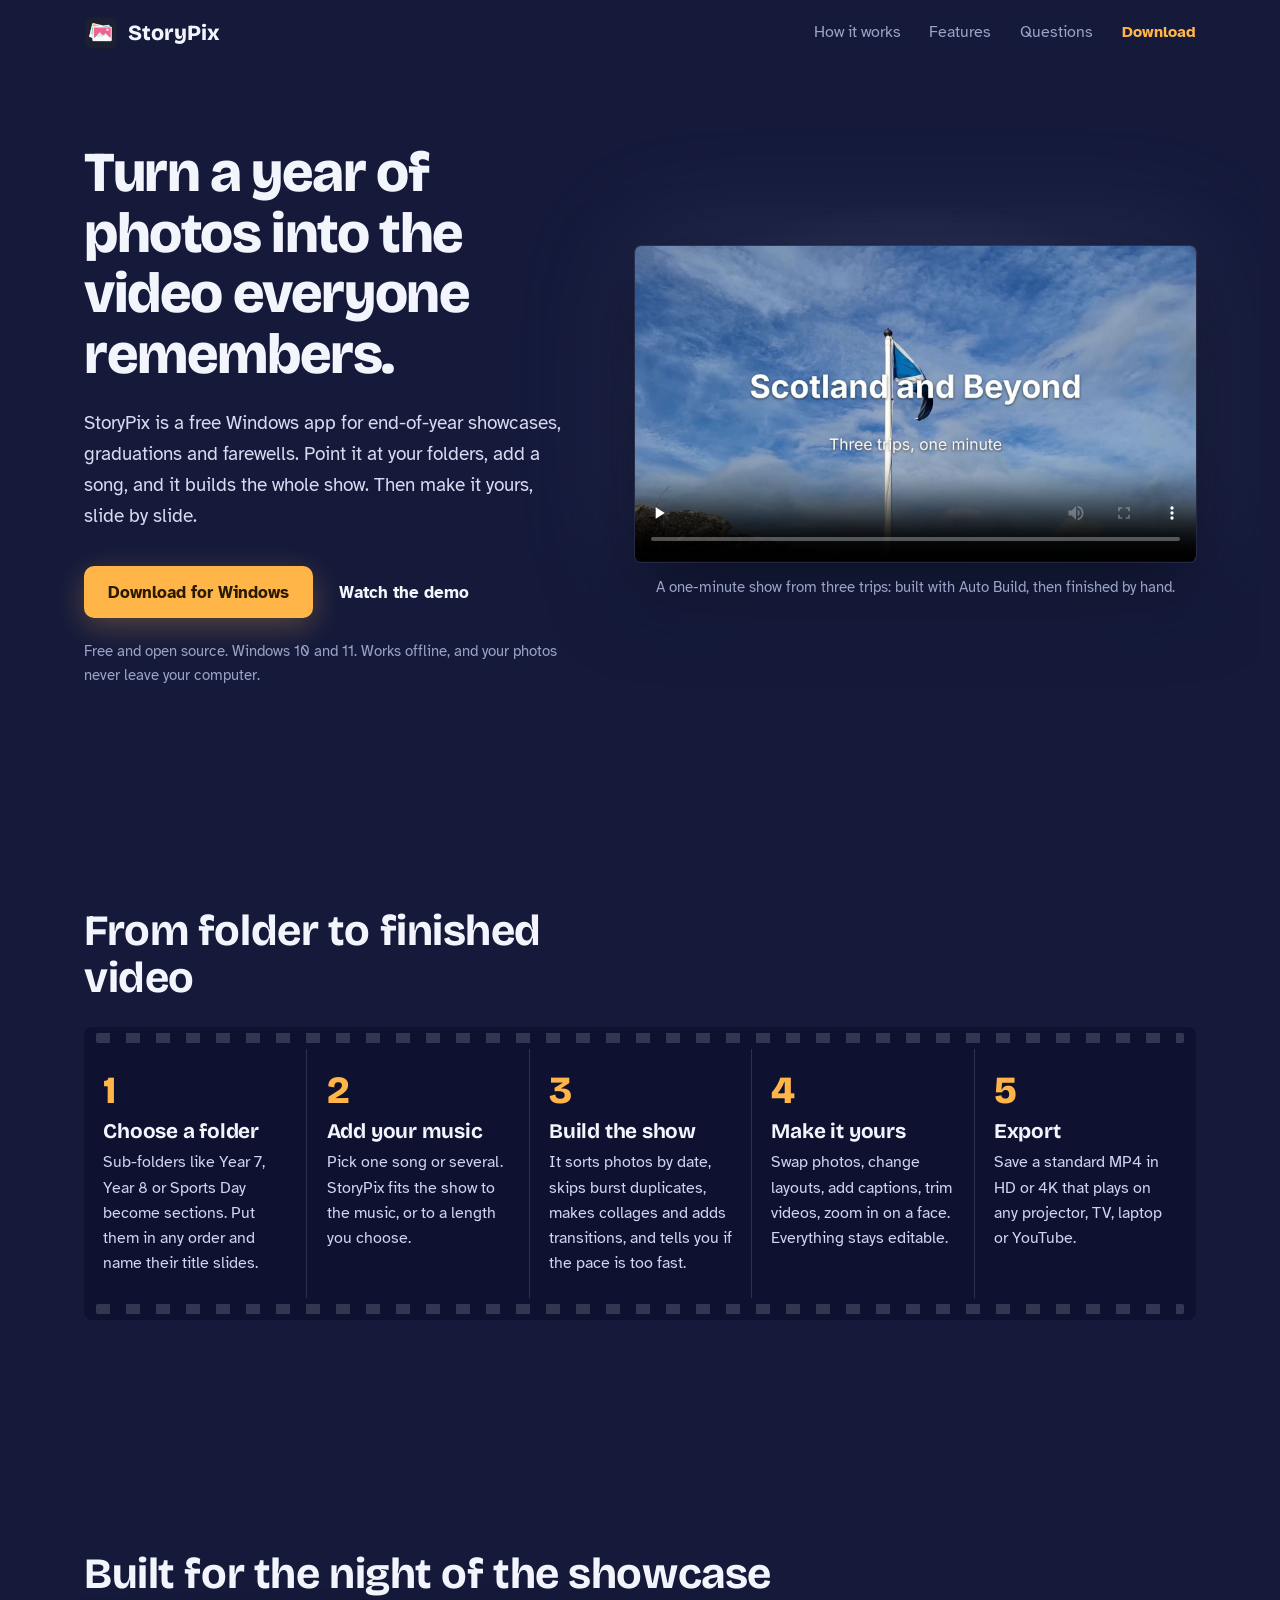
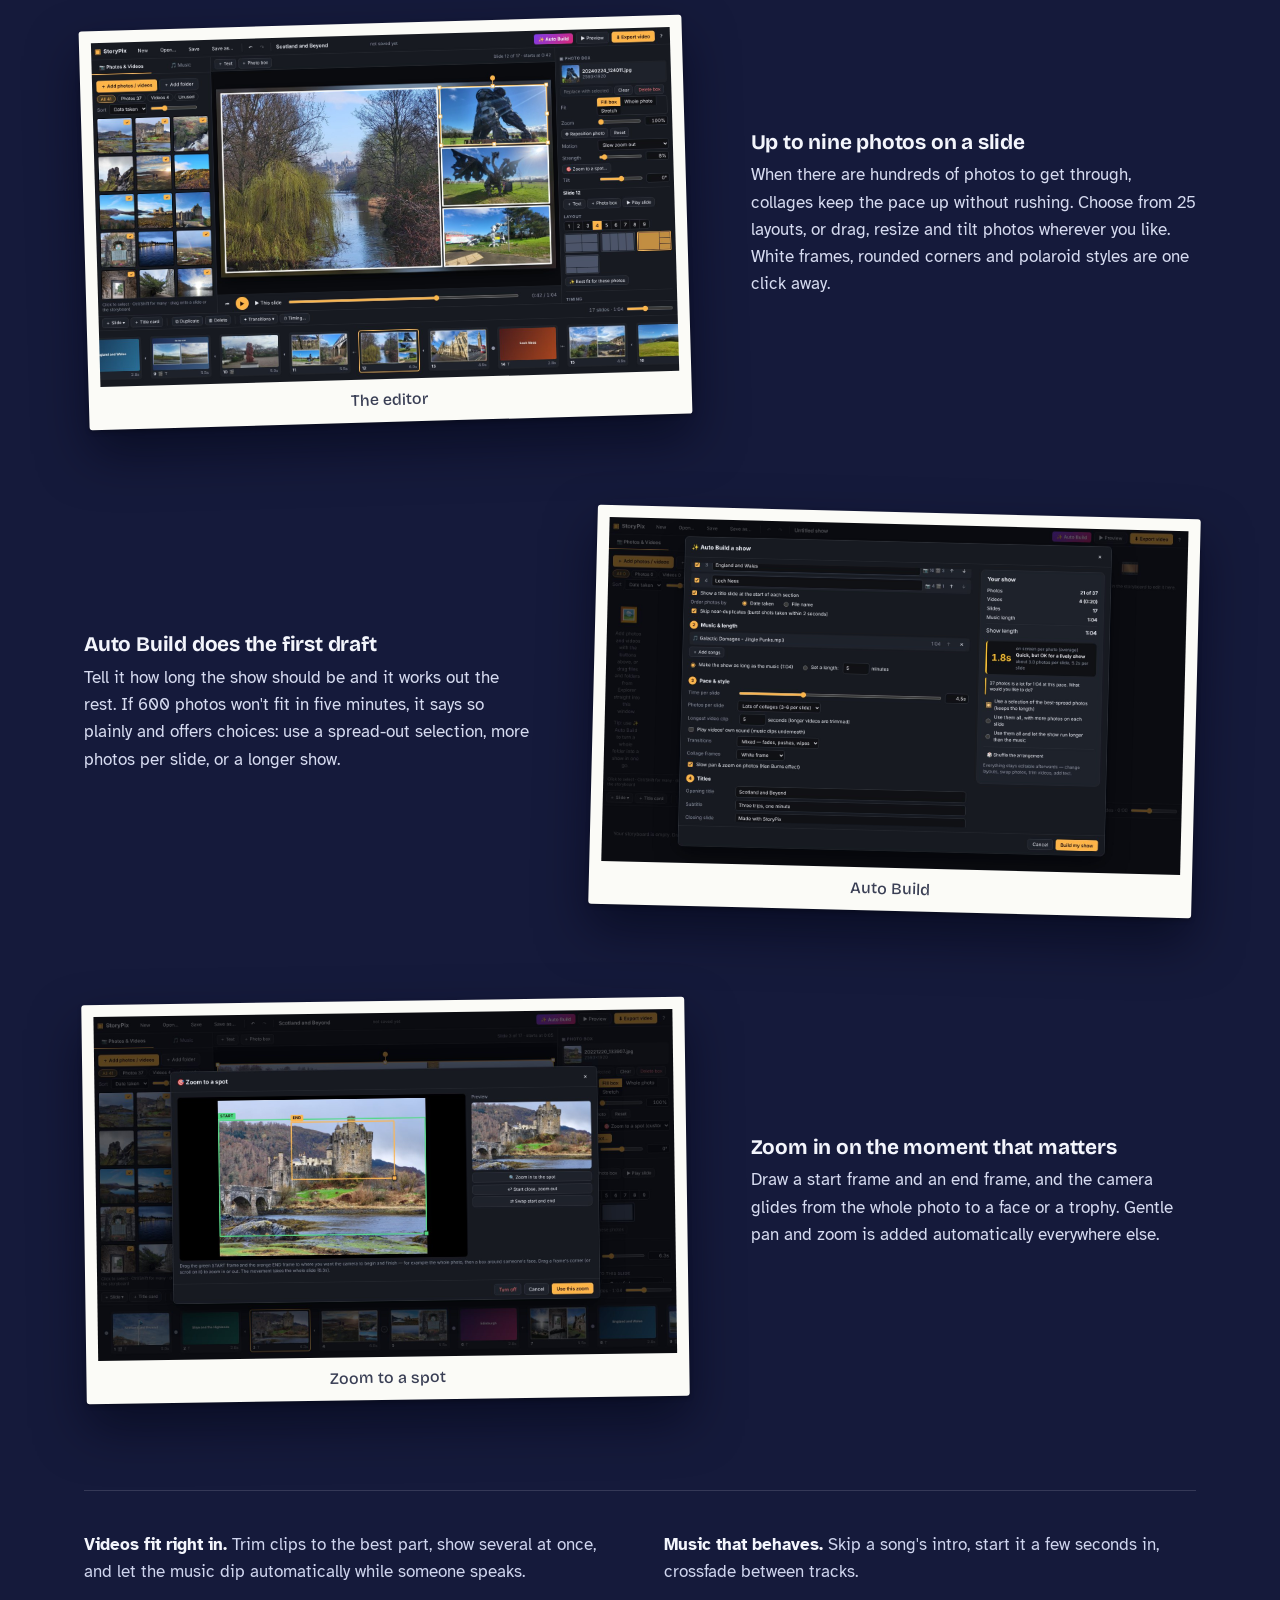
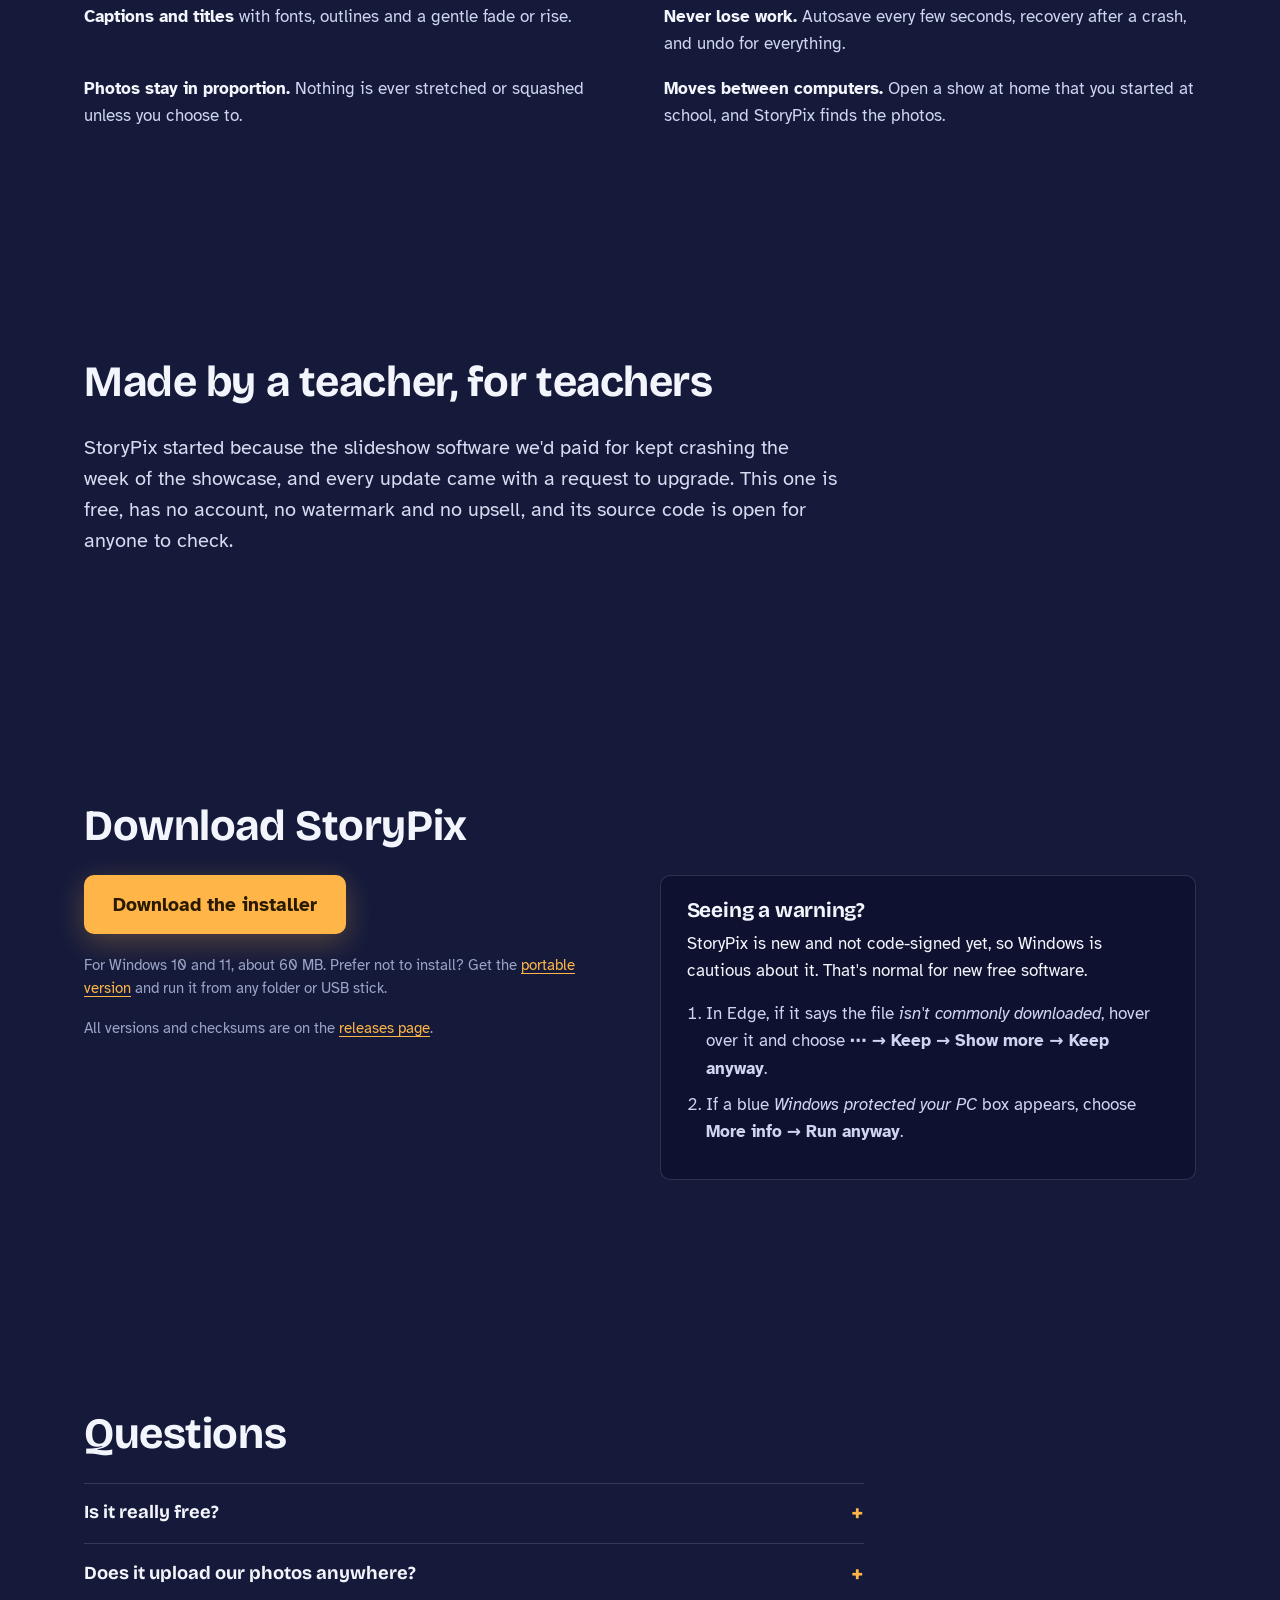
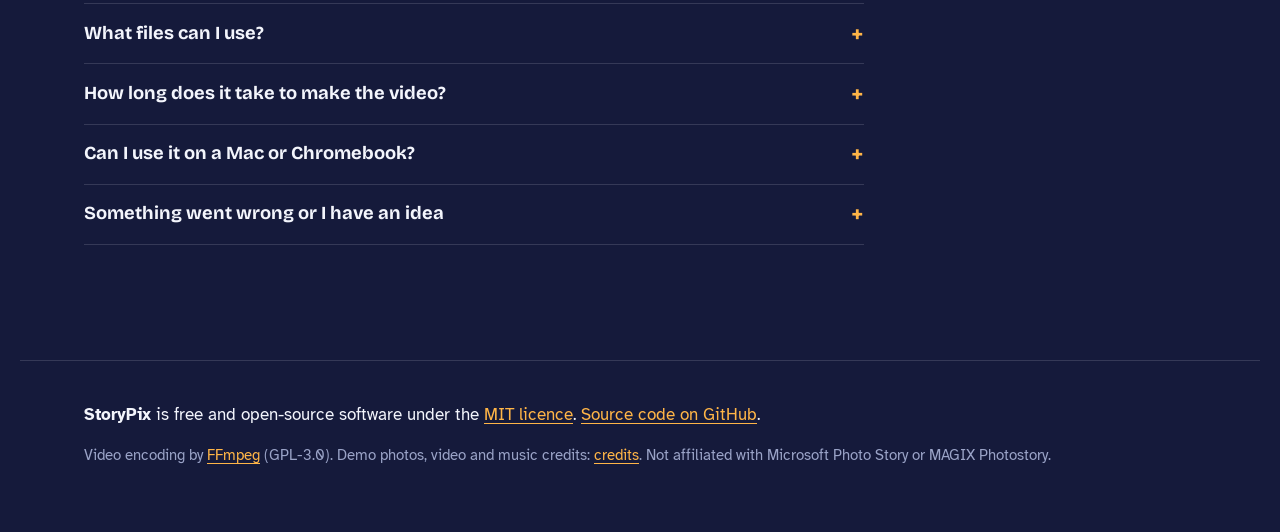
==== docs/index.html @ 8b5bb503 "Website: real demo video, app screenshots and music credit Co-Authored-By: Claude Opus 5.5 <noreply@" ====
<!doctype html>
<html lang="en">
<head>
  <meta charset="utf-8">
  <meta name="viewport" content="width=device-width, initial-scale=1">
  <title>StoryPix – free slideshow video maker for school showcases</title>
  <meta name="description" content="StoryPix is a free Windows app that turns folders of photos and videos into a polished slideshow video with music, transitions, collages and pan-and-zoom. Built by a teacher for end-of-year showcases.">
  <meta property="og:title" content="StoryPix – turn a year of photos into a showcase video">
  <meta property="og:description" content="Free Windows app for end-of-year slideshows. Auto Build, collages, transitions, music, video clips. Works offline.">
  <meta property="og:image" content="https://michaeltaylor74-max.github.io/storypix/media/og-image.jpg">
  <meta name="theme-color" content="#151a3b">
  <link rel="icon" href="media/favicon.png">
  <link rel="apple-touch-icon" href="media/apple-touch-icon.png">
  <link rel="preconnect" href="https://fonts.googleapis.com">
  <link rel="preconnect" href="https://fonts.gstatic.com" crossorigin>
  <link href="https://fonts.googleapis.com/css2?family=Atkinson+Hyperlegible:ital,wght@0,400;0,700;1,400&family=Bricolage+Grotesque:opsz,wght@12..96,500;12..96,700;12..96,800&display=swap" rel="stylesheet">
  <link rel="stylesheet" href="style.css">
</head>
<body>
  <a class="skip" href="#main">Skip to content</a>

  <header class="nav">
    <a class="brand" href="#top" aria-label="StoryPix home">
      <img src="media/icon.png" alt="" width="34" height="34">
      <span>StoryPix</span>
    </a>
    <nav aria-label="Page sections">
      <a href="#how">How it works</a>
      <a href="#features">Features</a>
      <a href="#faq">Questions</a>
      <a class="nav-cta" href="#download">Download</a>
    </nav>
  </header>

  <main id="main">
    <!-- HERO: the projector screen -->
    <section class="hero" id="top">
      <div class="hero-text">
        <h1>Turn a year of photos into the video everyone remembers.</h1>
        <p class="lede">StoryPix is a free Windows app for end-of-year showcases, graduations and farewells. Point it at your folders, add a song, and it builds the whole show. Then make it yours, slide by slide.</p>
        <div class="hero-actions">
          <a class="btn-primary" href="https://github.com/michaeltaylor74-max/storypix/releases/latest/download/StoryPix-Setup.exe">Download for Windows</a>
          <a class="btn-quiet" href="#demo">Watch the demo</a>
        </div>
        <p class="fine">Free and open source. Windows 10 and 11. Works offline, and your photos never leave your computer.</p>
      </div>

      <figure class="projector" id="demo">
        <div class="beam" aria-hidden="true"></div>
        <div class="screen">
                    <video controls preload="none" poster="media/demo-poster.jpg" playsinline>
            <source src="media/demo.mp4" type="video/mp4">
            Your browser can't play this video. <a href="media/demo.mp4">Download the demo</a>.
          </video>
        </div>
        <figcaption>A one-minute show from three trips: built with Auto Build, then finished by hand.</figcaption>
      </figure>
    </section>

    <!-- HOW IT WORKS: a real sequence, shown as a film strip -->
    <section class="how" id="how" aria-labelledby="how-h">
      <h2 id="how-h">From folder to finished video</h2>
      <ol class="filmstrip">
        <li>
          <span class="frame-no">1</span>
          <h3>Choose a folder</h3>
          <p>Sub-folders like Year 7, Year 8 or Sports Day become sections. Put them in any order and name their title slides.</p>
        </li>
        <li>
          <span class="frame-no">2</span>
          <h3>Add your music</h3>
          <p>Pick one song or several. StoryPix fits the show to the music, or to a length you choose.</p>
        </li>
        <li>
          <span class="frame-no">3</span>
          <h3>Build the show</h3>
          <p>It sorts photos by date, skips burst duplicates, makes collages and adds transitions, and tells you if the pace is too fast.</p>
        </li>
        <li>
          <span class="frame-no">4</span>
          <h3>Make it yours</h3>
          <p>Swap photos, change layouts, add captions, trim videos, zoom in on a face. Everything stays editable.</p>
        </li>
        <li>
          <span class="frame-no">5</span>
          <h3>Export</h3>
          <p>Save a standard MP4 in HD or 4K that plays on any projector, TV, laptop or YouTube.</p>
        </li>
      </ol>
    </section>

    <!-- FEATURES: polaroid screenshots -->
    <section class="features" id="features" aria-labelledby="features-h">
      <h2 id="features-h">Built for the night of the showcase</h2>

      <div class="feature">
        <figure class="polaroid tilt-l">
          <img src="media/shot-editor.jpg" alt="The StoryPix editor showing a four-photo collage with white frames, the photo library on the left, settings on the right and the storyboard along the bottom" loading="lazy" width="1600" height="950">
          <figcaption>The editor</figcaption>
        </figure>
        <div class="feature-text">
          <h3>Up to nine photos on a slide</h3>
          <p>When there are hundreds of photos to get through, collages keep the pace up without rushing. Choose from 25 layouts, or drag, resize and tilt photos wherever you like. White frames, rounded corners and polaroid styles are one click away.</p>
        </div>
      </div>

      <div class="feature flip">
        <figure class="polaroid tilt-r">
          <img src="media/shot-autobuild.jpg" alt="The Auto Build window listing four trip folders as sections, the chosen song, and a summary showing how long each photo stays on screen" loading="lazy" width="1600" height="950">
          <figcaption>Auto Build</figcaption>
        </figure>
        <div class="feature-text">
          <h3>Auto Build does the first draft</h3>
          <p>Tell it how long the show should be and it works out the rest. If 600 photos won't fit in five minutes, it says so plainly and offers choices: use a spread-out selection, more photos per slide, or a longer show.</p>
        </div>
      </div>

      <div class="feature">
        <figure class="polaroid tilt-s">
          <img src="media/shot-zoom.jpg" alt="The Zoom to a spot window with a green start frame around the whole photo of a castle and an orange end frame around the castle keep" loading="lazy" width="1600" height="950">
          <figcaption>Zoom to a spot</figcaption>
        </figure>
        <div class="feature-text">
          <h3>Zoom in on the moment that matters</h3>
          <p>Draw a start frame and an end frame, and the camera glides from the whole photo to a face or a trophy. Gentle pan and zoom is added automatically everywhere else.</p>
        </div>
      </div>

      <ul class="also">
        <li><strong>Videos fit right in.</strong> Trim clips to the best part, show several at once, and let the music dip automatically while someone speaks.</li>
        <li><strong>Music that behaves.</strong> Skip a song's intro, start it a few seconds in, crossfade between tracks.</li>
        <li><strong>Captions and titles</strong> with fonts, outlines and a gentle fade or rise.</li>
        <li><strong>Never lose work.</strong> Autosave every few seconds, recovery after a crash, and undo for everything.</li>
        <li><strong>Photos stay in proportion.</strong> Nothing is ever stretched or squashed unless you choose to.</li>
        <li><strong>Moves between computers.</strong> Open a show at home that you started at school, and StoryPix finds the photos.</li>
      </ul>
    </section>

    <!-- STORY -->
    <section class="story" aria-labelledby="story-h">
      <h2 id="story-h">Made by a teacher, for teachers</h2>
      <p>StoryPix started because the slideshow software we'd paid for kept crashing the week of the showcase, and every update came with a request to upgrade. This one is free, has no account, no watermark and no upsell, and its source code is open for anyone to check.</p>
    </section>

    <!-- DOWNLOAD -->
    <section class="download" id="download" aria-labelledby="download-h">
      <h2 id="download-h">Download StoryPix</h2>
      <div class="download-grid">
        <div class="download-main">
          <a class="btn-primary big" href="https://github.com/michaeltaylor74-max/storypix/releases/latest/download/StoryPix-Setup.exe">Download the installer</a>
          <p class="fine">For Windows 10 and 11, about 60 MB. Prefer not to install? Get the <a href="https://github.com/michaeltaylor74-max/storypix/releases/latest/download/StoryPix-portable.zip">portable version</a> and run it from any folder or USB stick.</p>
          <p class="fine">All versions and checksums are on the <a href="https://github.com/michaeltaylor74-max/storypix/releases">releases page</a>.</p>
        </div>
        <aside class="warning-help" aria-labelledby="warn-h">
          <h3 id="warn-h">Seeing a warning?</h3>
          <p>StoryPix is new and not code-signed yet, so Windows is cautious about it. That's normal for new free software.</p>
          <ol>
            <li>In Edge, if it says the file <em>isn't commonly downloaded</em>, hover over it and choose <strong>⋯ → Keep → Show more → Keep anyway</strong>.</li>
            <li>If a blue <em>Windows protected your PC</em> box appears, choose <strong>More info → Run anyway</strong>.</li>
          </ol>
        </aside>
      </div>
    </section>

    <!-- FAQ -->
    <section class="faq" id="faq" aria-labelledby="faq-h">
      <h2 id="faq-h">Questions</h2>
      <details>
        <summary>Is it really free?</summary>
        <p>Yes. No trial, no watermark, no account and no in-app purchases. It's open source under the MIT licence.</p>
      </details>
      <details>
        <summary>Does it upload our photos anywhere?</summary>
        <p>No. StoryPix works completely offline and never sends photos or anything else over the internet. Small preview copies are kept on your computer and deleted automatically after 30 days unused, or straight away from Help → Clear preview copies.</p>
      </details>
      <details>
        <summary>What files can I use?</summary>
        <p>Photos in JPG, PNG, HEIC, WebP and TIFF. Videos in MP4, MOV, AVI, MKV and most phone formats. Music in MP3, M4A, WAV, FLAC and more.</p>
      </details>
      <details>
        <summary>How long does it take to make the video?</summary>
        <p>Building the show takes seconds. Exporting a five-minute show in HD usually takes a few minutes on a typical school laptop.</p>
      </details>
      <details>
        <summary>Can I use it on a Mac or Chromebook?</summary>
        <p>Not yet. StoryPix is Windows only for now.</p>
      </details>
      <details>
        <summary>Something went wrong or I have an idea</summary>
        <p>Please <a href="https://github.com/michaeltaylor74-max/storypix/issues">open an issue on GitHub</a>. Feedback from people who use it is the most useful thing there is.</p>
      </details>
    </section>
  </main>

  <footer class="foot">
    <p><strong>StoryPix</strong> is free and open-source software under the <a href="https://github.com/michaeltaylor74-max/storypix/blob/main/LICENSE">MIT licence</a>. <a href="https://github.com/michaeltaylor74-max/storypix">Source code on GitHub</a>.</p>
    <p class="fine">Video encoding by <a href="https://ffmpeg.org">FFmpeg</a> (GPL-3.0). Demo photos, video and music credits: <a href="credits.html">credits</a>. Not affiliated with Microsoft Photo Story or MAGIX Photostory.</p>
  </footer>
</body>
</html>
---- docs/style.css ----
:root {
  --hall: #151a3b;
  --hall-deep: #0e1230;
  --screen: #f3f5fc;
  --stage: #ffb547;
  --stage-ink: #2a1a00;
  --mist: #9aa3c7;
  --line: rgba(243, 245, 252, 0.14);
  --display: "Bricolage Grotesque", "Segoe UI", system-ui, sans-serif;
  --body: "Atkinson Hyperlegible", "Segoe UI", system-ui, sans-serif;
  --measure: 62ch;
  color-scheme: dark;
}

* { box-sizing: border-box; }
html { scroll-behavior: smooth; }
@media (prefers-reduced-motion: reduce) { html { scroll-behavior: auto; } }

body {
  margin: 0;
  background: var(--hall);
  color: var(--screen);
  font: 400 1.0625rem/1.6 var(--body);
  -webkit-font-smoothing: antialiased;
  overflow-x: clip;
}
img, video { max-width: 100%; display: block; }
a { color: var(--stage); text-underline-offset: 3px; }
a:hover { color: #ffd08a; }
:focus-visible { outline: 3px solid var(--stage); outline-offset: 3px; border-radius: 4px; }

.skip { position: absolute; left: -999px; top: 8px; background: var(--stage); color: var(--stage-ink); padding: 8px 14px; border-radius: 6px; z-index: 10; }
.skip:focus { left: 16px; }

h1, h2, h3 { font-family: var(--display); line-height: 1.08; margin: 0; letter-spacing: -0.01em; }
h1 { font-size: clamp(2.3rem, 4.4vw, 3.7rem); font-weight: 800; letter-spacing: -0.025em; }
h2 { font-size: clamp(1.8rem, 3.4vw, 2.7rem); font-weight: 700; margin-bottom: 1.6rem; }
h3 { font-size: 1.3rem; font-weight: 700; margin-bottom: 0.45rem; }
p { margin: 0 0 1rem; max-width: var(--measure); }
.fine { font-size: 0.92rem; color: var(--mist); }

section { padding: clamp(4rem, 9vw, 7.5rem) clamp(1rem, 5vw, 4rem); max-width: 1240px; margin: 0 auto; }

/* nav */
.nav {
  display: flex; align-items: center; justify-content: space-between; gap: 1rem;
  padding: 1rem clamp(1rem, 5vw, 4rem); max-width: 1240px; margin: 0 auto;
}
.brand { display: flex; align-items: center; gap: 0.6rem; color: var(--screen); text-decoration: none; font: 800 1.35rem var(--display); }
.nav nav { display: flex; align-items: center; gap: clamp(0.8rem, 2.5vw, 1.8rem); }
.nav nav a { color: var(--mist); text-decoration: none; font-size: 0.98rem; }
.nav nav a:hover { color: var(--screen); }
.nav nav .nav-cta { color: var(--stage); font-weight: 700; }
@media (max-width: 640px) { .nav nav a:not(.nav-cta) { display: none; } }

/* buttons */
.btn-primary {
  display: inline-block; background: var(--stage); color: var(--stage-ink);
  font: 700 1.08rem var(--body); text-decoration: none; padding: 0.95rem 1.5rem; border-radius: 10px;
  box-shadow: 0 8px 30px rgba(255, 181, 71, 0.28);
}
.btn-primary:hover { background: #ffc46b; color: var(--stage-ink); }
.btn-primary.big { font-size: 1.2rem; padding: 1.1rem 1.8rem; }
.btn-quiet { color: var(--screen); text-decoration: none; padding: 0.95rem 0.4rem; font-weight: 700; }
.btn-quiet:hover { color: var(--stage); }

/* hero: darkened hall + projector */
.hero {
  display: grid; grid-template-columns: minmax(0, 1fr) minmax(0, 1.15fr); gap: clamp(2rem, 5vw, 4.5rem);
  align-items: center; padding-top: clamp(2.5rem, 6vw, 5rem); padding-bottom: clamp(3rem, 7vw, 6rem);
}
.hero-text h1 { margin-bottom: 1.4rem; }
.lede { font-size: 1.2rem; color: #d6dbf0; margin-bottom: 2rem; }
.hero-actions { display: flex; flex-wrap: wrap; align-items: center; gap: 0.8rem 1.2rem; margin-bottom: 1.2rem; }

.projector { position: relative; margin: 0; }
.hero { overflow-x: clip; overflow-y: visible; }
.beam {
  position: absolute; inset: -18% -10% -6%; z-index: 0; pointer-events: none;
  background: radial-gradient(60% 55% at 50% 45%, rgba(190, 205, 255, 0.20), rgba(190, 205, 255, 0.05) 55%, transparent 75%);
  filter: blur(6px);
}
.screen {
  position: relative; z-index: 1; aspect-ratio: 16 / 9; background: #05071a; border-radius: 6px; overflow: hidden;
  box-shadow: 0 0 0 1px rgba(255, 255, 255, 0.08), 0 30px 80px rgba(2, 4, 20, 0.7), 0 0 120px rgba(170, 190, 255, 0.18);
}
.screen video { width: 100%; height: 100%; object-fit: cover; background: #05071a; }
.projector figcaption { position: relative; z-index: 1; margin-top: 0.9rem; color: var(--mist); font-size: 0.92rem; text-align: center; }

/* the one orchestrated moment: the screen "warms up" like a projector */
@media (prefers-reduced-motion: no-preference) {
  .screen { animation: projector-on 1.4s ease-out 0.2s both; }
  .beam { animation: beam-on 1.8s ease-out 0.2s both; }
}
@keyframes projector-on { 0% { opacity: 0; filter: brightness(2.2) saturate(0); } 35% { opacity: 1; } 100% { opacity: 1; filter: none; } }
@keyframes beam-on { from { opacity: 0; } to { opacity: 1; } }

@media (max-width: 900px) {
  .hero { grid-template-columns: 1fr; }
}

/* how it works: a film strip, because it is a real sequence */
.how h2 { max-width: 20ch; }
.filmstrip {
  list-style: none; margin: 0; padding: 22px 0; display: grid; grid-template-columns: repeat(5, minmax(0, 1fr));
  background: var(--hall-deep); border-radius: 8px; position: relative;
}
.filmstrip::before, .filmstrip::after {
  content: ""; position: absolute; left: 12px; right: 12px; height: 10px;
  background: repeating-linear-gradient(90deg, rgba(243, 245, 252, 0.16) 0 14px, transparent 14px 30px);
  border-radius: 2px;
}
.filmstrip::before { top: 6px; }
.filmstrip::after { bottom: 6px; }
.filmstrip li { padding: 1.4rem 1.2rem; border-left: 1px solid var(--line); }
.filmstrip li:first-child { border-left: 0; }
.frame-no { display: block; font: 800 2.4rem/1 var(--display); color: var(--stage); margin-bottom: 0.7rem; }
.filmstrip p { font-size: 0.98rem; color: #cfd5ee; margin: 0; }
@media (max-width: 960px) {
  .filmstrip { grid-template-columns: 1fr; padding: 22px 0; }
  .filmstrip li { border-left: 0; border-top: 1px solid var(--line); display: grid; grid-template-columns: 3rem 1fr; column-gap: 0.6rem; }
  .filmstrip li:first-child { border-top: 0; }
  .frame-no { grid-row: span 2; font-size: 2rem; }
}

/* features: screenshots as tilted polaroids (the app's own frame style) */
.feature {
  display: grid; grid-template-columns: minmax(0, 1.15fr) minmax(0, 0.85fr); gap: clamp(2rem, 5vw, 4.5rem);
  align-items: center; margin-bottom: clamp(3.5rem, 7vw, 6rem);
}
.feature.flip { grid-template-columns: minmax(0, 0.85fr) minmax(0, 1.15fr); }
.feature.flip .polaroid { order: 2; }
.polaroid {
  margin: 0; background: #fbfbf7; padding: 12px 12px 0; border-radius: 3px;
  box-shadow: 0 2px 4px rgba(0, 0, 0, 0.25), 0 24px 50px rgba(2, 4, 20, 0.55);
}
.polaroid img { width: 100%; height: auto; aspect-ratio: 1600 / 950; object-fit: cover; background: #dde1ee; }
.polaroid figcaption { color: #3a3f55; font: 500 1rem var(--display); text-align: center; padding: 0.7rem 0 0.85rem; }
.tilt-l { transform: rotate(-1.6deg); }
.tilt-r { transform: rotate(1.4deg); }
.tilt-s { transform: rotate(-0.8deg); }
.feature-text p { color: #d6dbf0; }
@media (max-width: 900px) {
  .feature { grid-template-columns: 1fr; }
  .feature.flip { grid-template-columns: 1fr; }
  .feature.flip .polaroid { order: 0; }
}

.also {
  list-style: none; padding: 0; margin: 0; display: grid; grid-template-columns: repeat(2, minmax(0, 1fr)); gap: 1.1rem 3rem;
  border-top: 1px solid var(--line); padding-top: 2.5rem;
}
.also li { color: #cfd5ee; max-width: 52ch; }
.also strong { color: var(--screen); }
@media (max-width: 760px) { .also { grid-template-columns: 1fr; } }

/* story */
.story { text-align: left; }
.story p { font-size: 1.22rem; color: #d6dbf0; max-width: 58ch; }

/* download */
.download-grid { display: grid; grid-template-columns: minmax(0, 1fr) minmax(0, 1fr); gap: 2.5rem; align-items: start; }
.download-main .btn-primary { margin-bottom: 1.2rem; }
.warning-help { background: var(--hall-deep); border-radius: 10px; padding: 1.5rem 1.6rem; border: 1px solid var(--line); }
.warning-help ol { margin: 0; padding-left: 1.2rem; color: #cfd5ee; }
.warning-help li { margin-bottom: 0.6rem; }
@media (max-width: 860px) { .download-grid { grid-template-columns: 1fr; } }

/* faq */
.faq details { border-top: 1px solid var(--line); padding: 1.1rem 0; max-width: 780px; }
.faq details:last-of-type { border-bottom: 1px solid var(--line); }
.faq summary { cursor: pointer; font: 700 1.15rem var(--display); list-style: none; display: flex; justify-content: space-between; gap: 1rem; }
.faq summary::-webkit-details-marker { display: none; }
.faq summary::after { content: "+"; color: var(--stage); font-size: 1.5rem; line-height: 1; transition: transform 0.2s; }
.faq details[open] summary::after { transform: rotate(45deg); }
.faq details p { margin: 0.8rem 0 0; color: #cfd5ee; }

/* footer */
.foot { border-top: 1px solid var(--line); padding: 2.5rem clamp(1rem, 5vw, 4rem) 3rem; max-width: 1240px; margin: 0 auto; }
.foot p { max-width: none; }
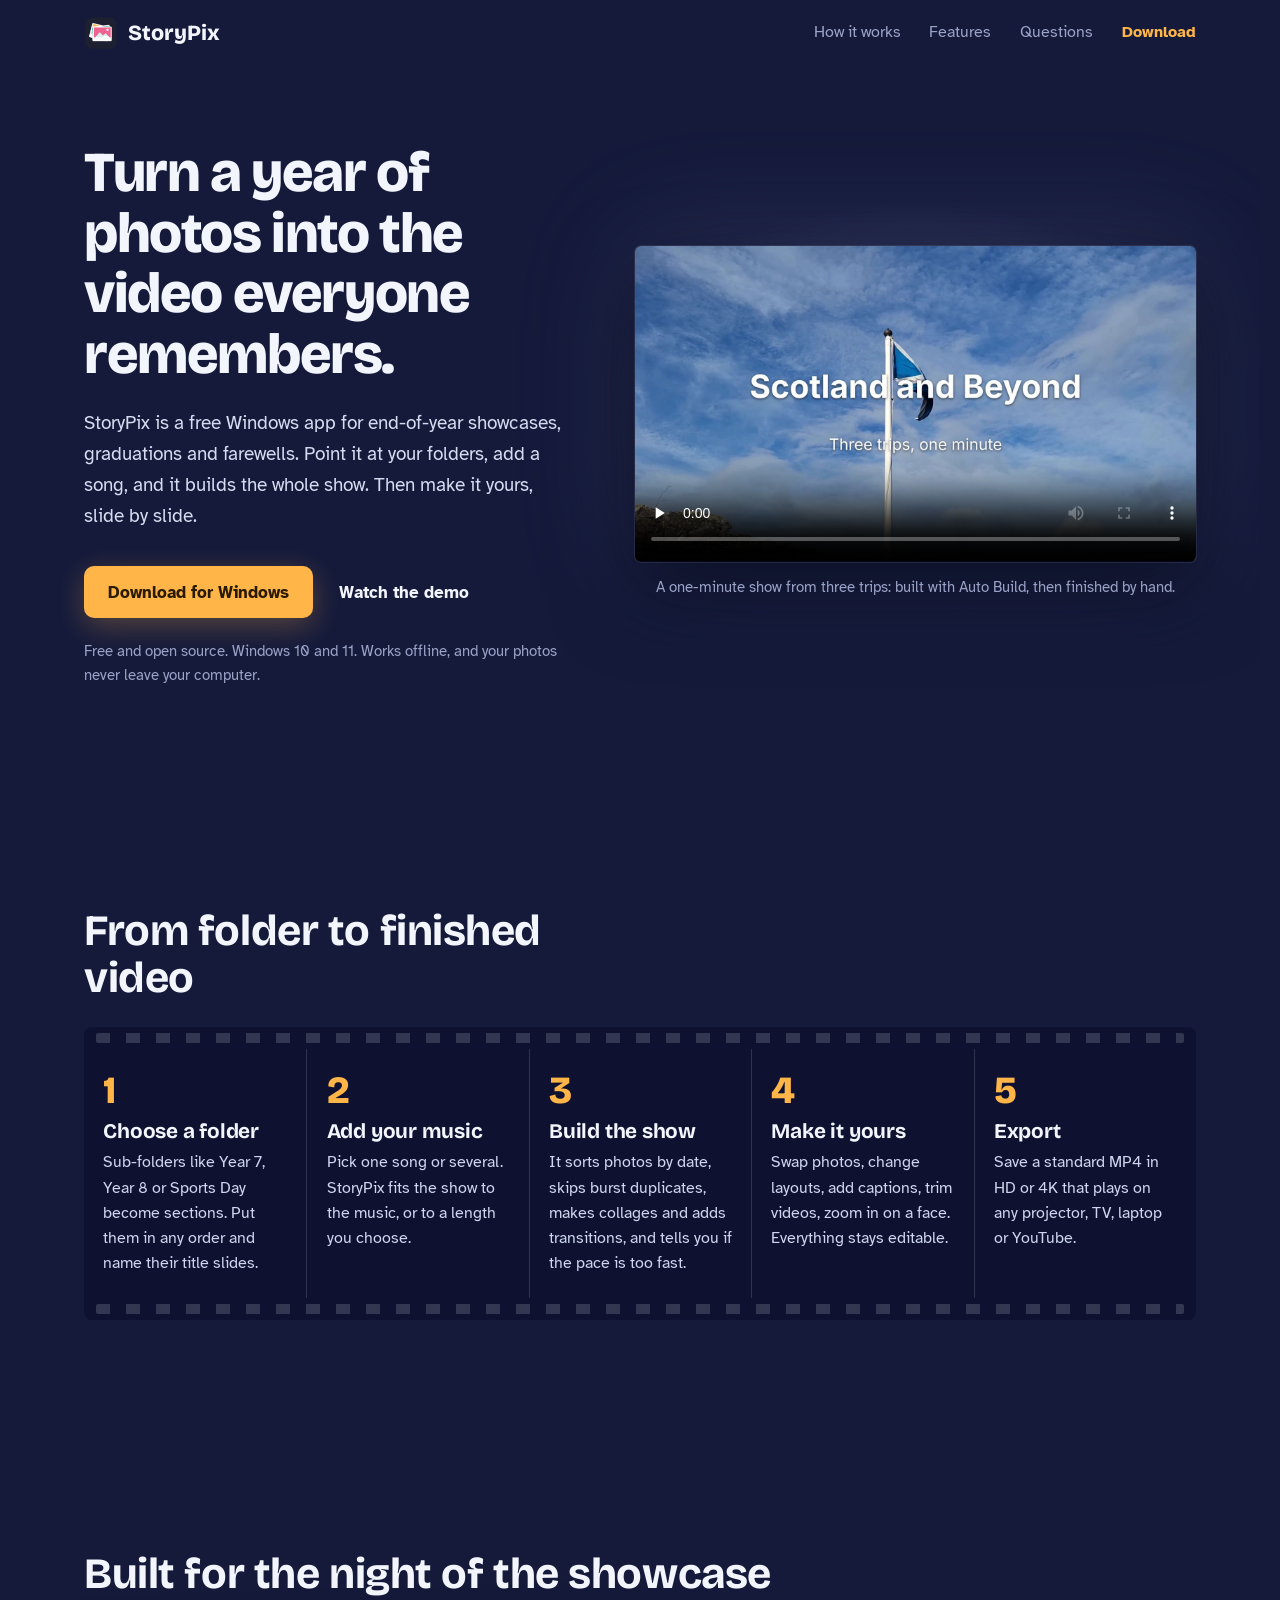
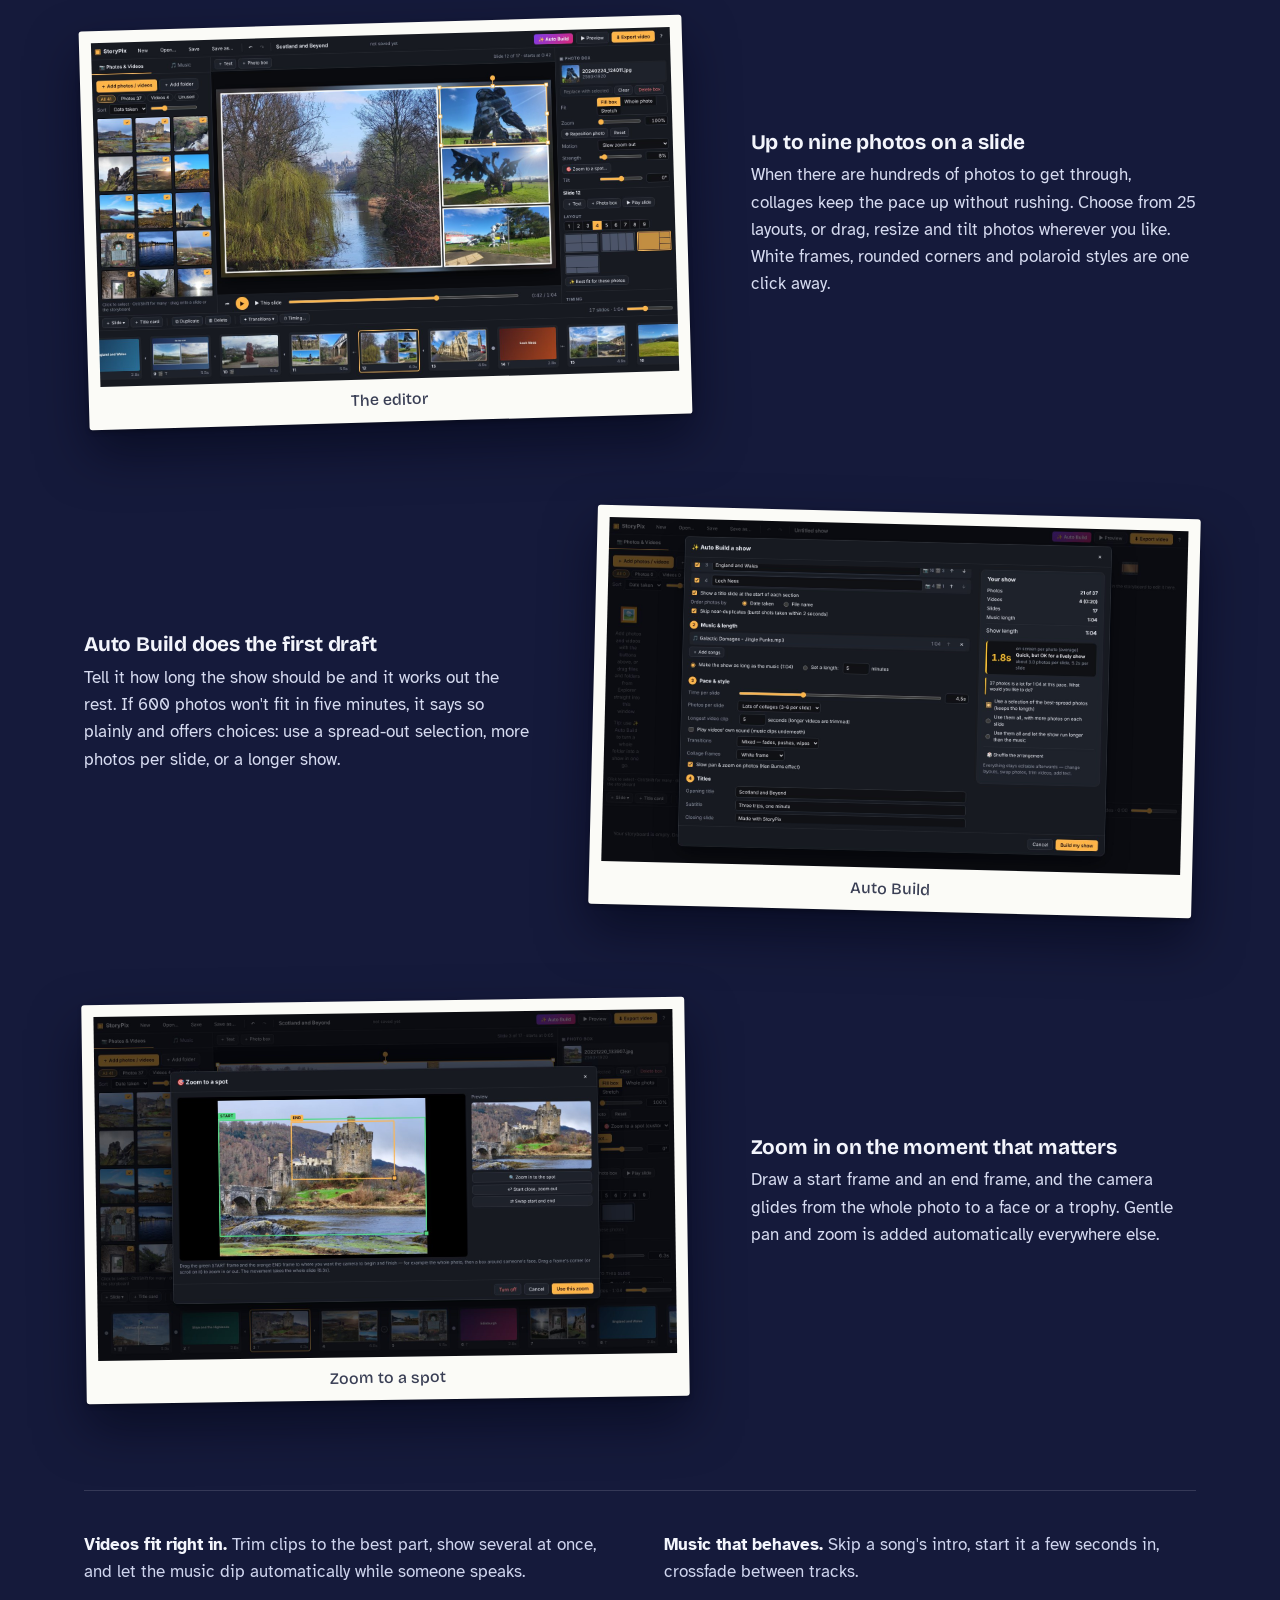
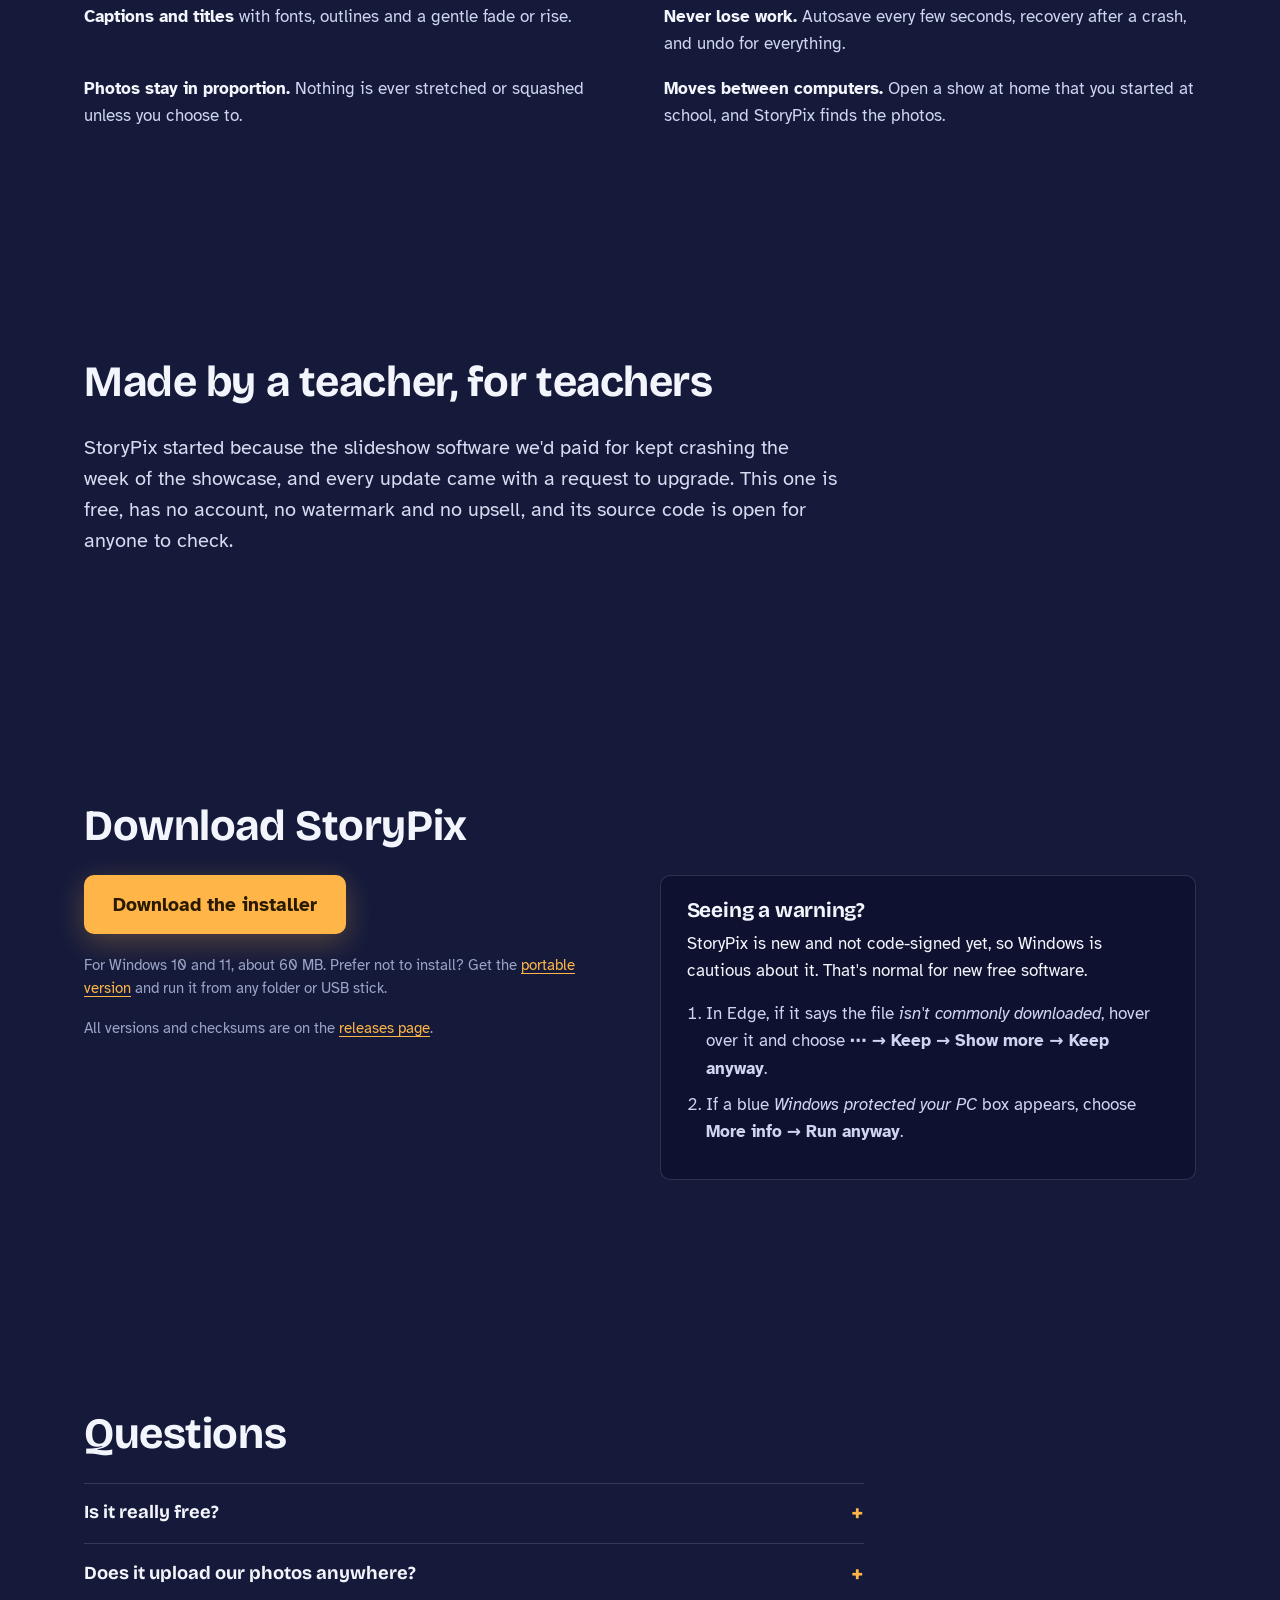
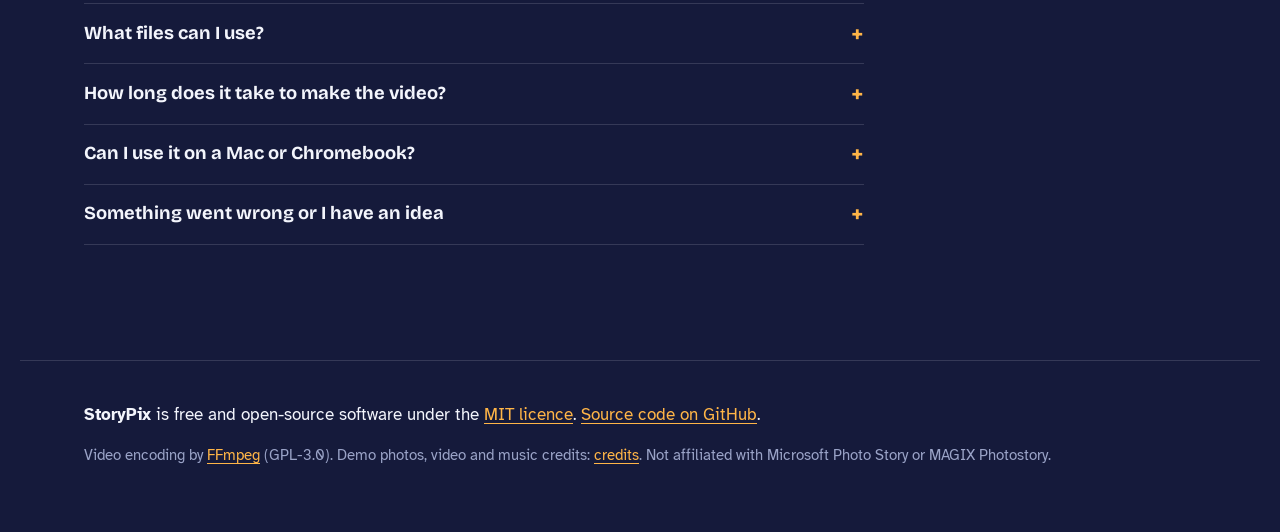
==== commit a20d6b94: "Use getstorypix.com as the website address Co-Authored-By: Claude Opus 5.5 <noreply@anthropic.com> C" ====
--- a/docs/index.html
+++ b/docs/index.html
@@ -7,7 +7,9 @@
   <meta name="description" content="StoryPix is a free Windows app that turns folders of photos and videos into a polished slideshow video with music, transitions, collages and pan-and-zoom. Built by a teacher for end-of-year showcases.">
   <meta property="og:title" content="StoryPix – turn a year of photos into a showcase video">
   <meta property="og:description" content="Free Windows app for end-of-year slideshows. Auto Build, collages, transitions, music, video clips. Works offline.">
-  <meta property="og:image" content="https://michaeltaylor74-max.github.io/storypix/media/og-image.jpg">
+  <meta property="og:image" content="https://getstorypix.com/media/og-image.jpg">
+  <meta property="og:url" content="https://getstorypix.com/">
+  <link rel="canonical" href="https://getstorypix.com/">
   <meta name="theme-color" content="#151a3b">
   <link rel="icon" href="media/favicon.png">
   <link rel="apple-touch-icon" href="media/apple-touch-icon.png">
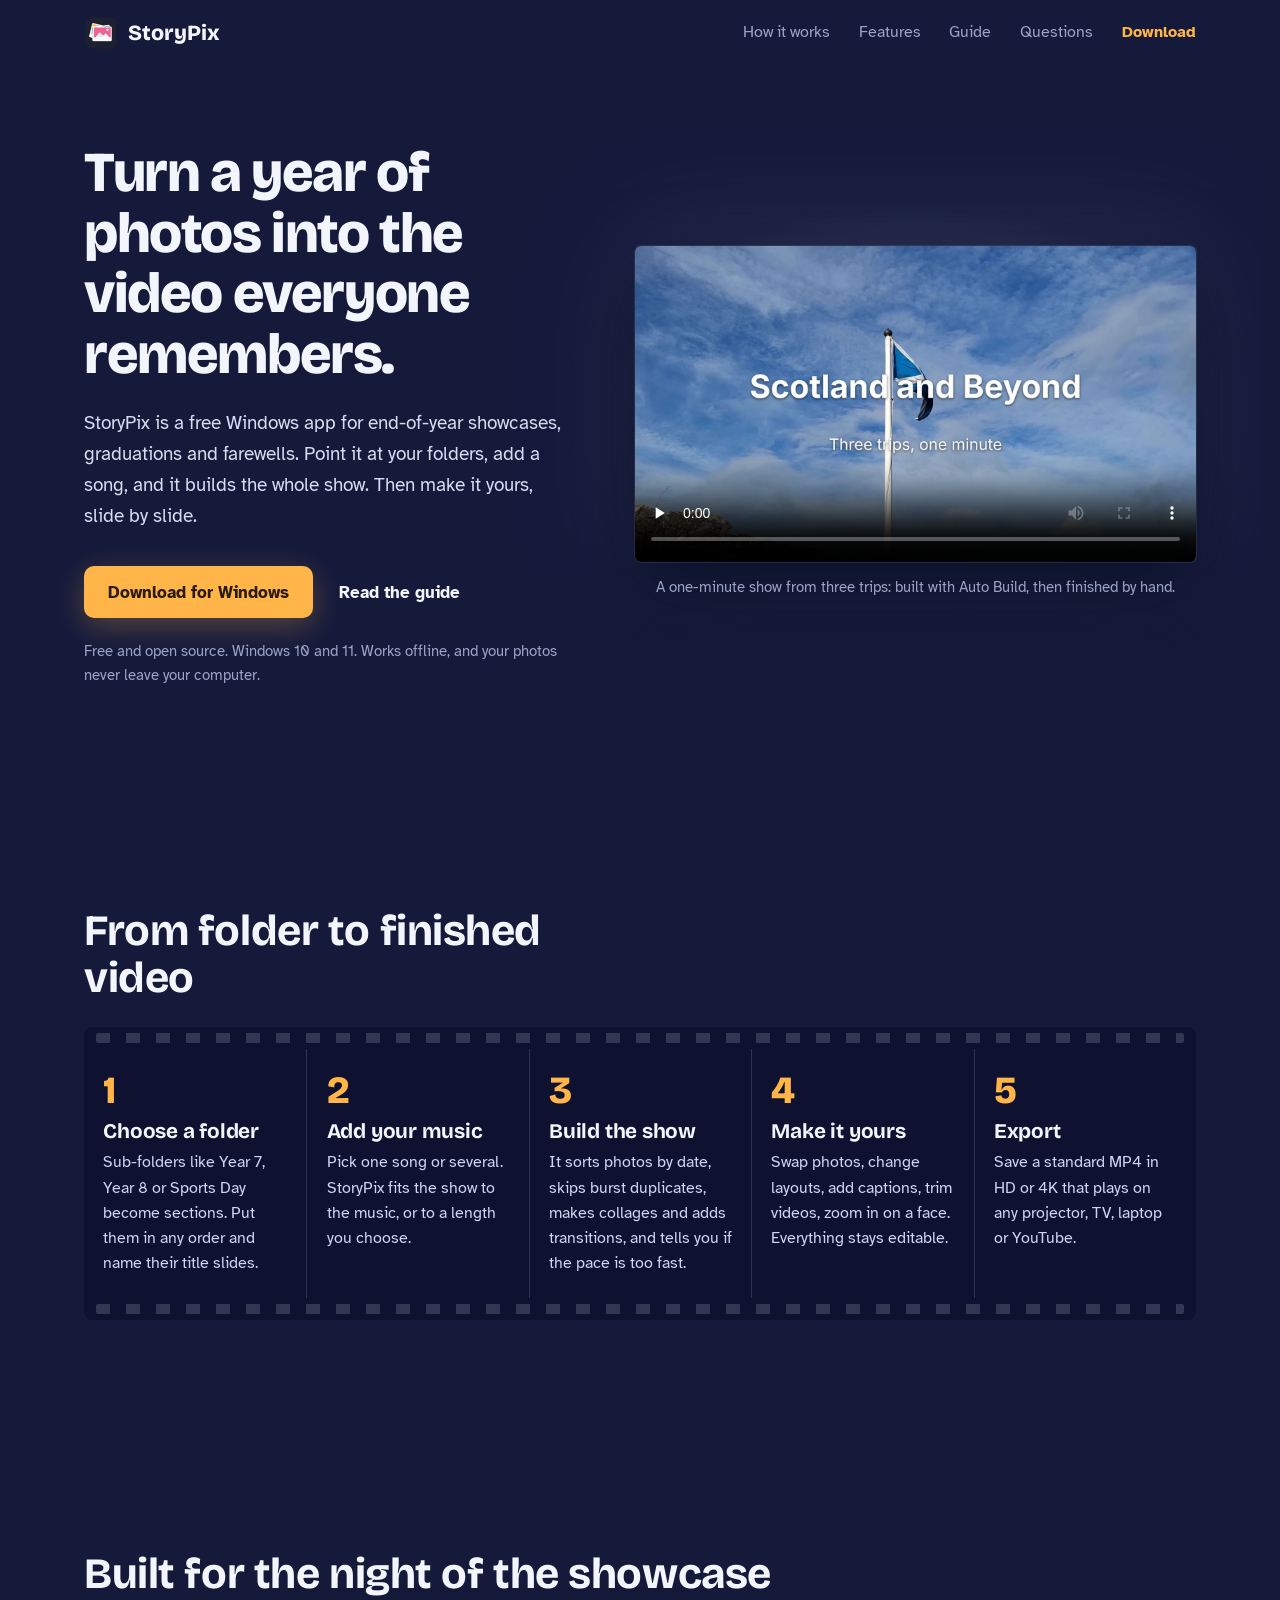
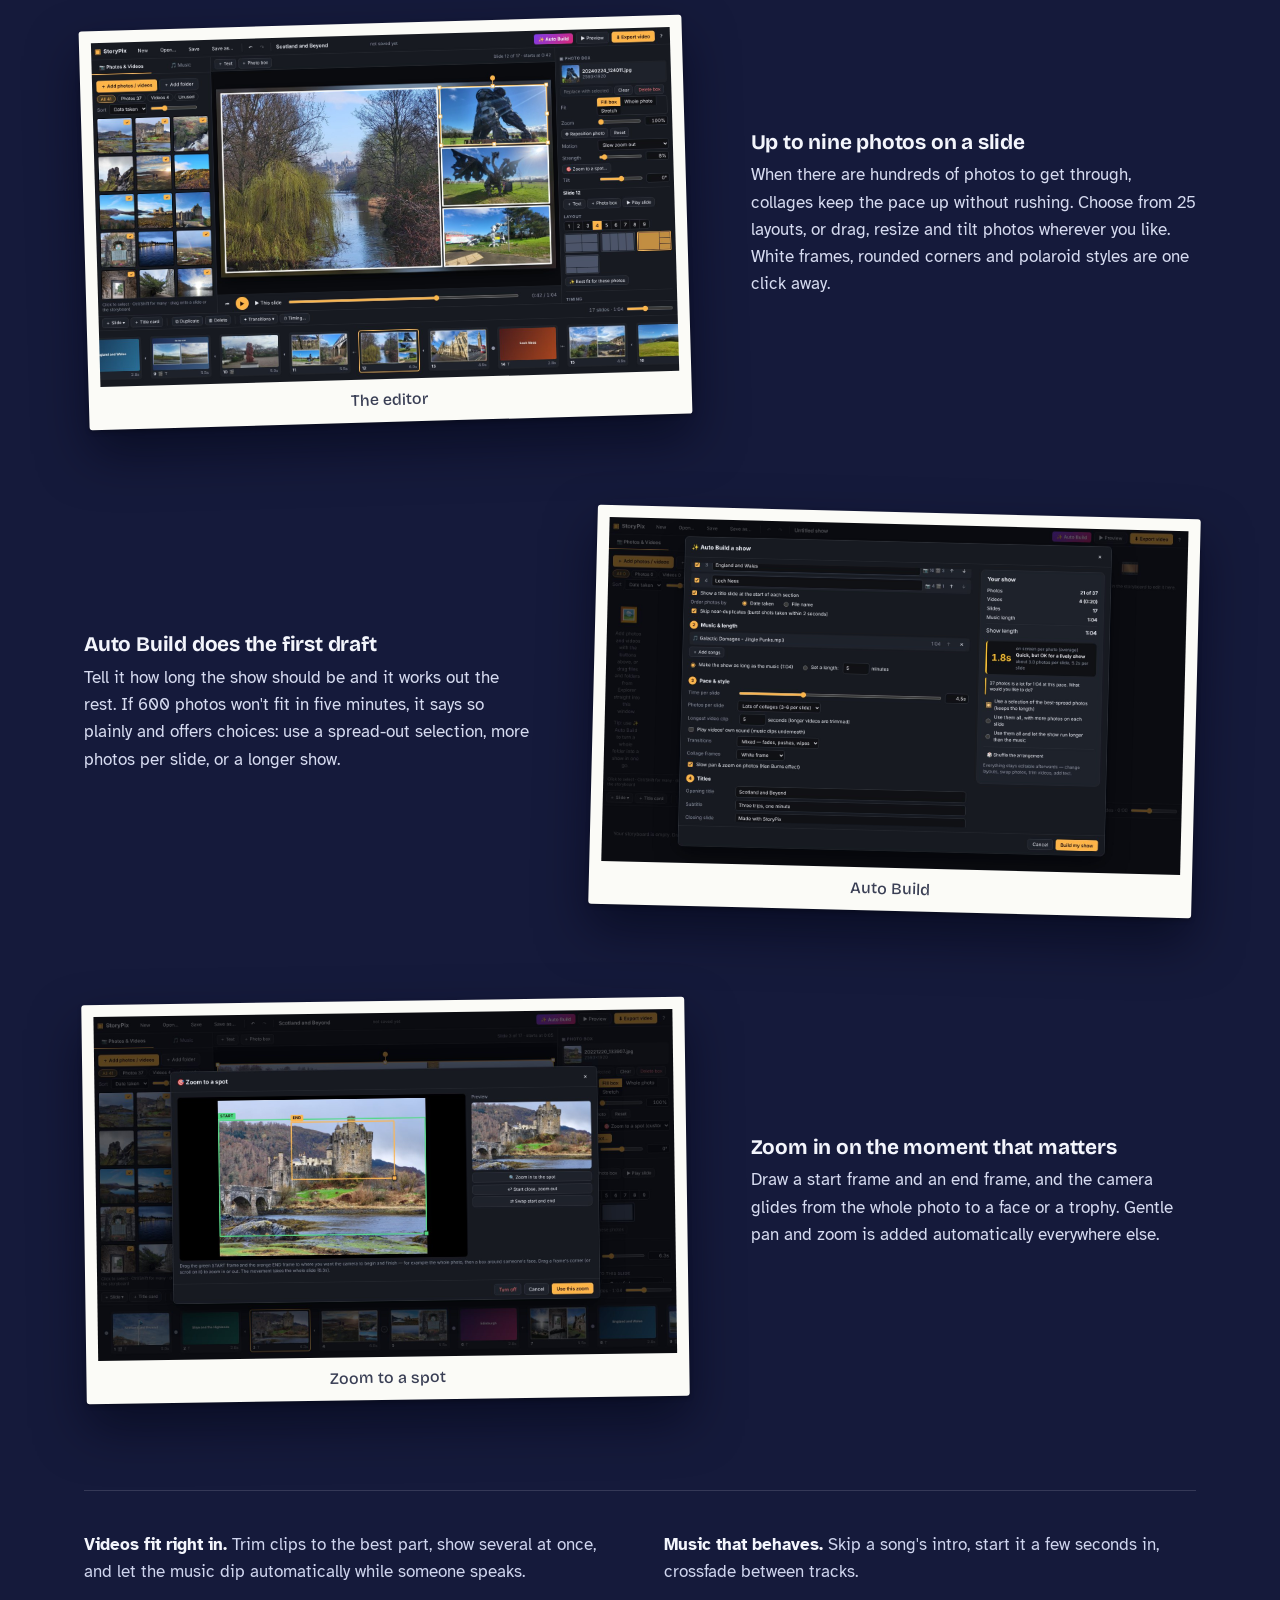
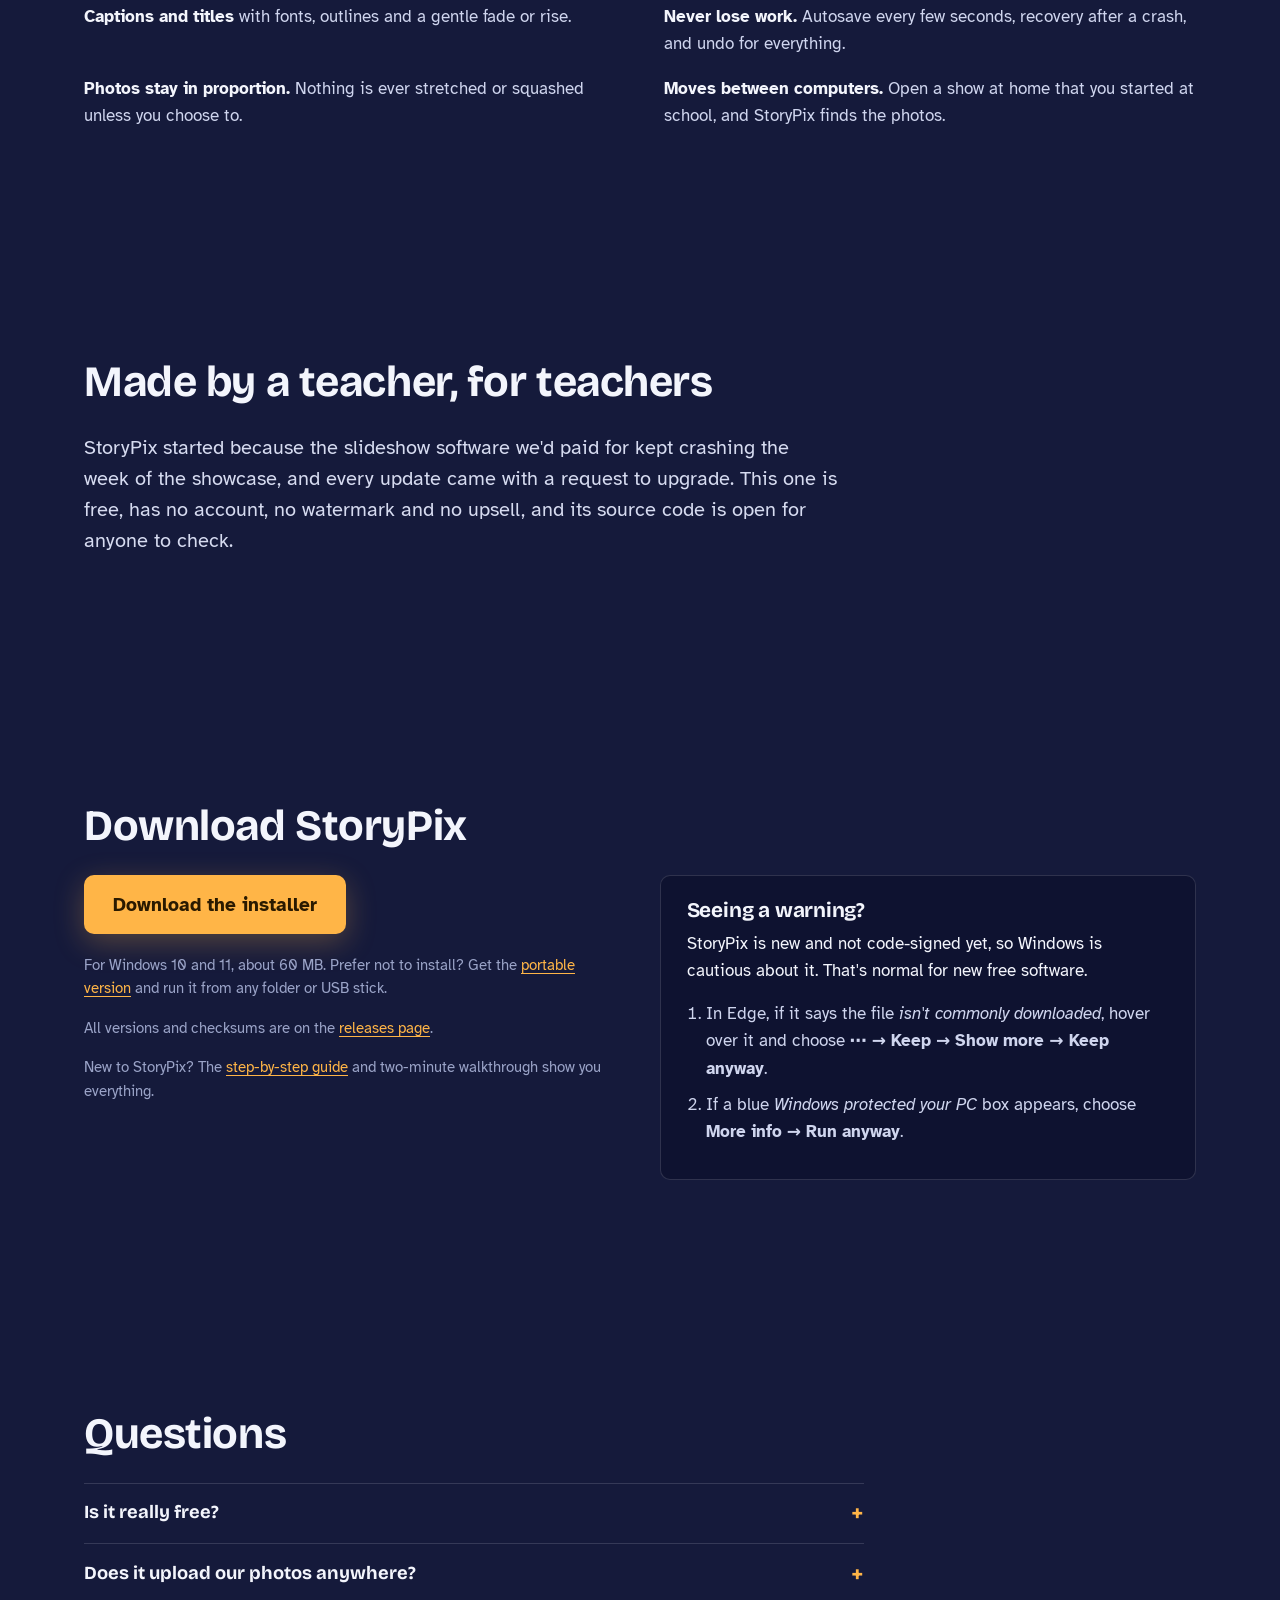
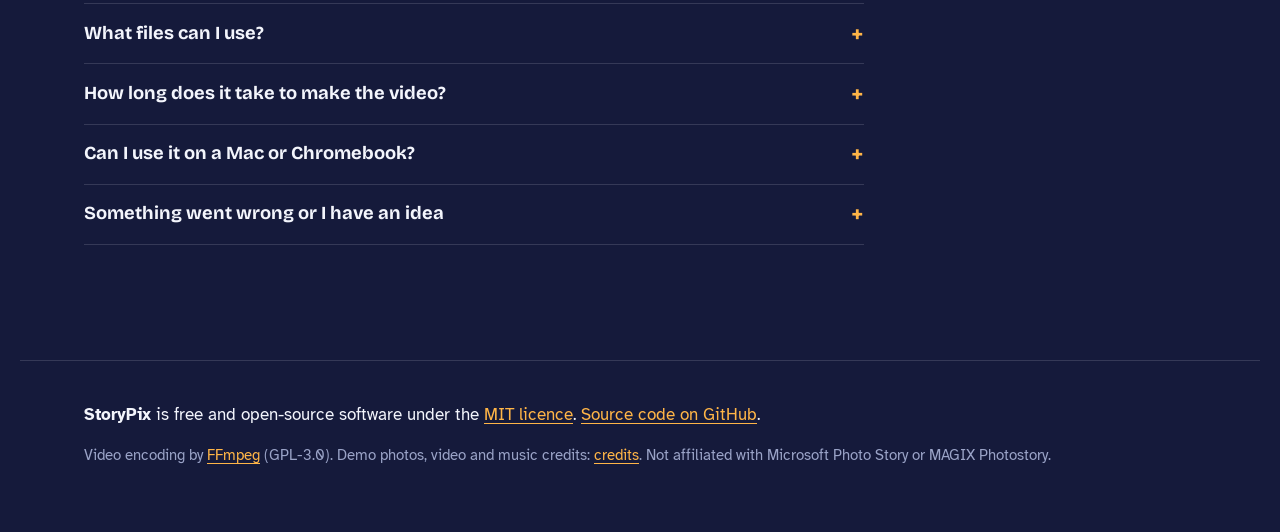
==== commit 6e494f7b: "Add step-by-step guide and walkthrough video; tidy section titles (v0.5.1) Auto Build now leaves ord" ====
--- a/docs/index.html
+++ b/docs/index.html
@@ -29,6 +29,7 @@
     <nav aria-label="Page sections">
       <a href="#how">How it works</a>
       <a href="#features">Features</a>
+      <a href="guide.html">Guide</a>
       <a href="#faq">Questions</a>
       <a class="nav-cta" href="#download">Download</a>
     </nav>
@@ -42,7 +43,7 @@
         <p class="lede">StoryPix is a free Windows app for end-of-year showcases, graduations and farewells. Point it at your folders, add a song, and it builds the whole show. Then make it yours, slide by slide.</p>
         <div class="hero-actions">
           <a class="btn-primary" href="https://github.com/michaeltaylor74-max/storypix/releases/latest/download/StoryPix-Setup.exe">Download for Windows</a>
-          <a class="btn-quiet" href="#demo">Watch the demo</a>
+          <a class="btn-quiet" href="guide.html">Read the guide</a>
         </div>
         <p class="fine">Free and open source. Windows 10 and 11. Works offline, and your photos never leave your computer.</p>
       </div>
@@ -152,6 +153,7 @@
           <a class="btn-primary big" href="https://github.com/michaeltaylor74-max/storypix/releases/latest/download/StoryPix-Setup.exe">Download the installer</a>
           <p class="fine">For Windows 10 and 11, about 60 MB. Prefer not to install? Get the <a href="https://github.com/michaeltaylor74-max/storypix/releases/latest/download/StoryPix-portable.zip">portable version</a> and run it from any folder or USB stick.</p>
           <p class="fine">All versions and checksums are on the <a href="https://github.com/michaeltaylor74-max/storypix/releases">releases page</a>.</p>
+          <p class="fine">New to StoryPix? The <a href="guide.html">step-by-step guide</a> and two-minute walkthrough show you everything.</p>
         </div>
         <aside class="warning-help" aria-labelledby="warn-h">
           <h3 id="warn-h">Seeing a warning?</h3>
--- a/docs/style.css
+++ b/docs/style.css
@@ -178,3 +178,47 @@
 /* footer */
 .foot { border-top: 1px solid var(--line); padding: 2.5rem clamp(1rem, 5vw, 4rem) 3rem; max-width: 1240px; margin: 0 auto; }
 .foot p { max-width: none; }
+
+/* guide page */
+.guide-intro {
+  display: grid; grid-template-columns: minmax(0, 0.9fr) minmax(0, 1.1fr); gap: clamp(2rem, 5vw, 4rem);
+  align-items: start; padding-top: clamp(2.5rem, 6vw, 4.5rem); padding-bottom: clamp(2rem, 5vw, 4rem); overflow-x: clip;
+}
+.guide-intro h1 { margin-bottom: 1.2rem; }
+.toc { margin: 0; padding: 0; list-style: none; counter-reset: toc; columns: 2; column-gap: 1.5rem; }
+.toc li { counter-increment: toc; break-inside: avoid; padding: 0.3rem 0; }
+.toc li::before { content: counter(toc); display: inline-block; width: 1.8rem; font: 800 1rem var(--display); color: var(--stage); }
+.toc a { color: var(--screen); text-decoration: none; }
+.toc a:hover { color: var(--stage); text-decoration: underline; }
+@media (max-width: 900px) { .guide-intro { grid-template-columns: 1fr; } }
+@media (max-width: 480px) { .toc { columns: 1; } }
+
+.guide { padding-top: clamp(1rem, 3vw, 2rem); }
+.step {
+  display: grid; grid-template-columns: minmax(0, 0.8fr) minmax(0, 1.2fr); gap: clamp(1.5rem, 4vw, 3.5rem);
+  align-items: start; padding: clamp(2.5rem, 5vw, 4rem) 0; border-top: 1px solid var(--line); scroll-margin-top: 1rem;
+}
+.step:first-child { border-top: 0; }
+.step h2 { font-size: clamp(1.5rem, 2.6vw, 2rem); margin-bottom: 1rem; }
+.step-text p, .step-text li { color: #d6dbf0; }
+.step-text .frame-no { margin-bottom: 0.6rem; }
+.step-text strong { color: var(--screen); }
+.areas { padding-left: 1.1rem; margin: 0 0 1rem; }
+.areas li { margin-bottom: 0.45rem; }
+.tip { background: var(--hall-deep); border-left: 3px solid var(--stage); padding: 0.8rem 1rem; border-radius: 0 8px 8px 0; font-size: 0.98rem; }
+kbd { font: 700 0.85rem var(--body); background: #262c55; border: 1px solid #3a4275; border-bottom-width: 2px; border-radius: 5px; padding: 0.05rem 0.4rem; color: var(--screen); }
+code { font-size: 0.92em; background: #262c55; border-radius: 4px; padding: 0.05rem 0.35rem; }
+.shot { margin: 0; background: #0b0e26; border-radius: 8px; padding: 6px; box-shadow: 0 0 0 1px rgba(255,255,255,0.08), 0 20px 50px rgba(2,4,20,0.55); }
+.shot img { border-radius: 4px; width: 100%; height: auto; }
+.folder-tree, .callout { background: var(--hall-deep); border: 1px solid var(--line); border-radius: 10px; padding: 1.4rem 1.6rem; align-self: center; }
+.folder-tree { font-size: 1.05rem; }
+.tree-root { font-weight: 700; margin-bottom: 0.4rem; }
+.folder-tree ul { list-style: none; margin: 0 0 0 0.9rem; padding: 0 0 0 1rem; border-left: 1px dashed rgba(243,245,252,0.25); }
+.folder-tree li { padding: 0.3rem 0; }
+.folder-tree li span { color: var(--mist); font-size: 0.92rem; }
+.tree-note { margin: 0.9rem 0 0; font-size: 0.92rem; color: var(--mist); }
+.callout p { margin: 0; color: #d6dbf0; }
+@media (max-width: 900px) { .step { grid-template-columns: 1fr; } }
+.guide-end { text-align: left; padding-top: clamp(2rem, 5vw, 3rem); }
+.guide-end p { color: #d6dbf0; margin-bottom: 1.6rem; }
+.nav nav a[aria-current="page"] { color: var(--screen); }
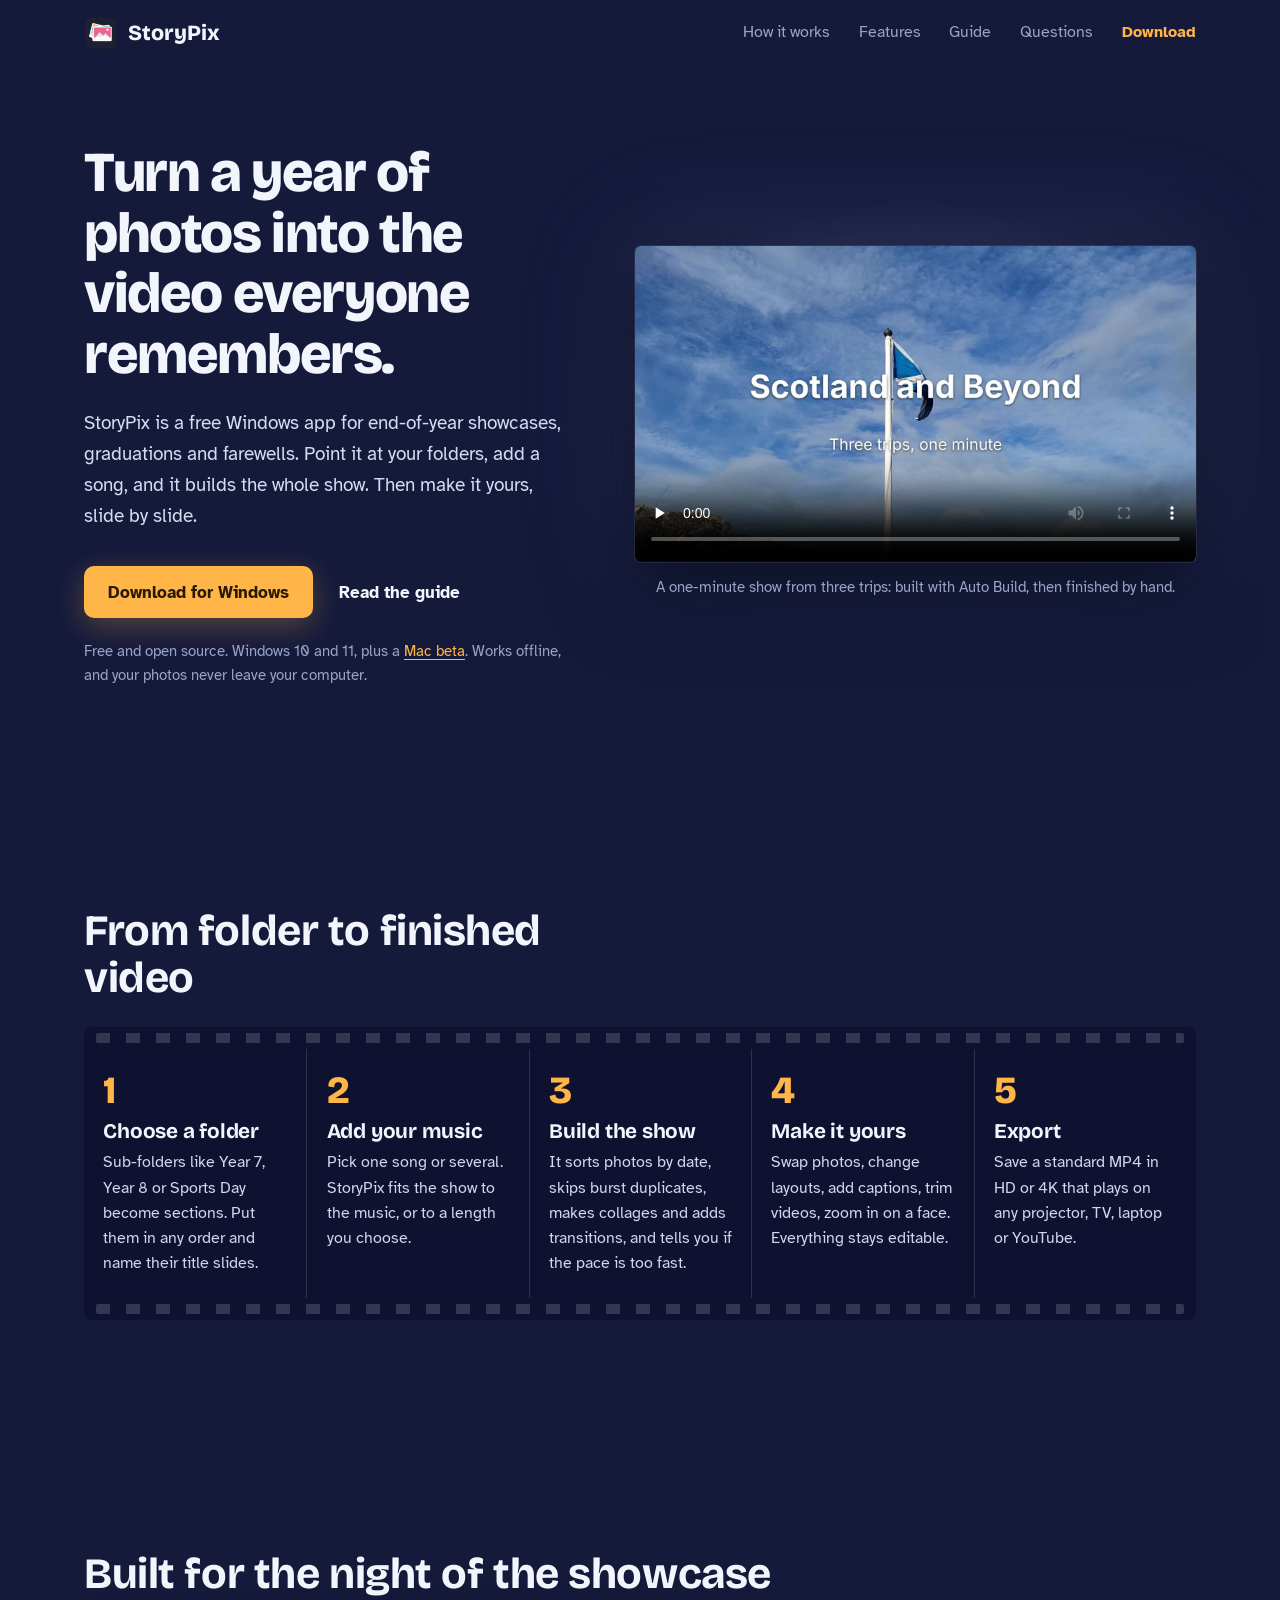
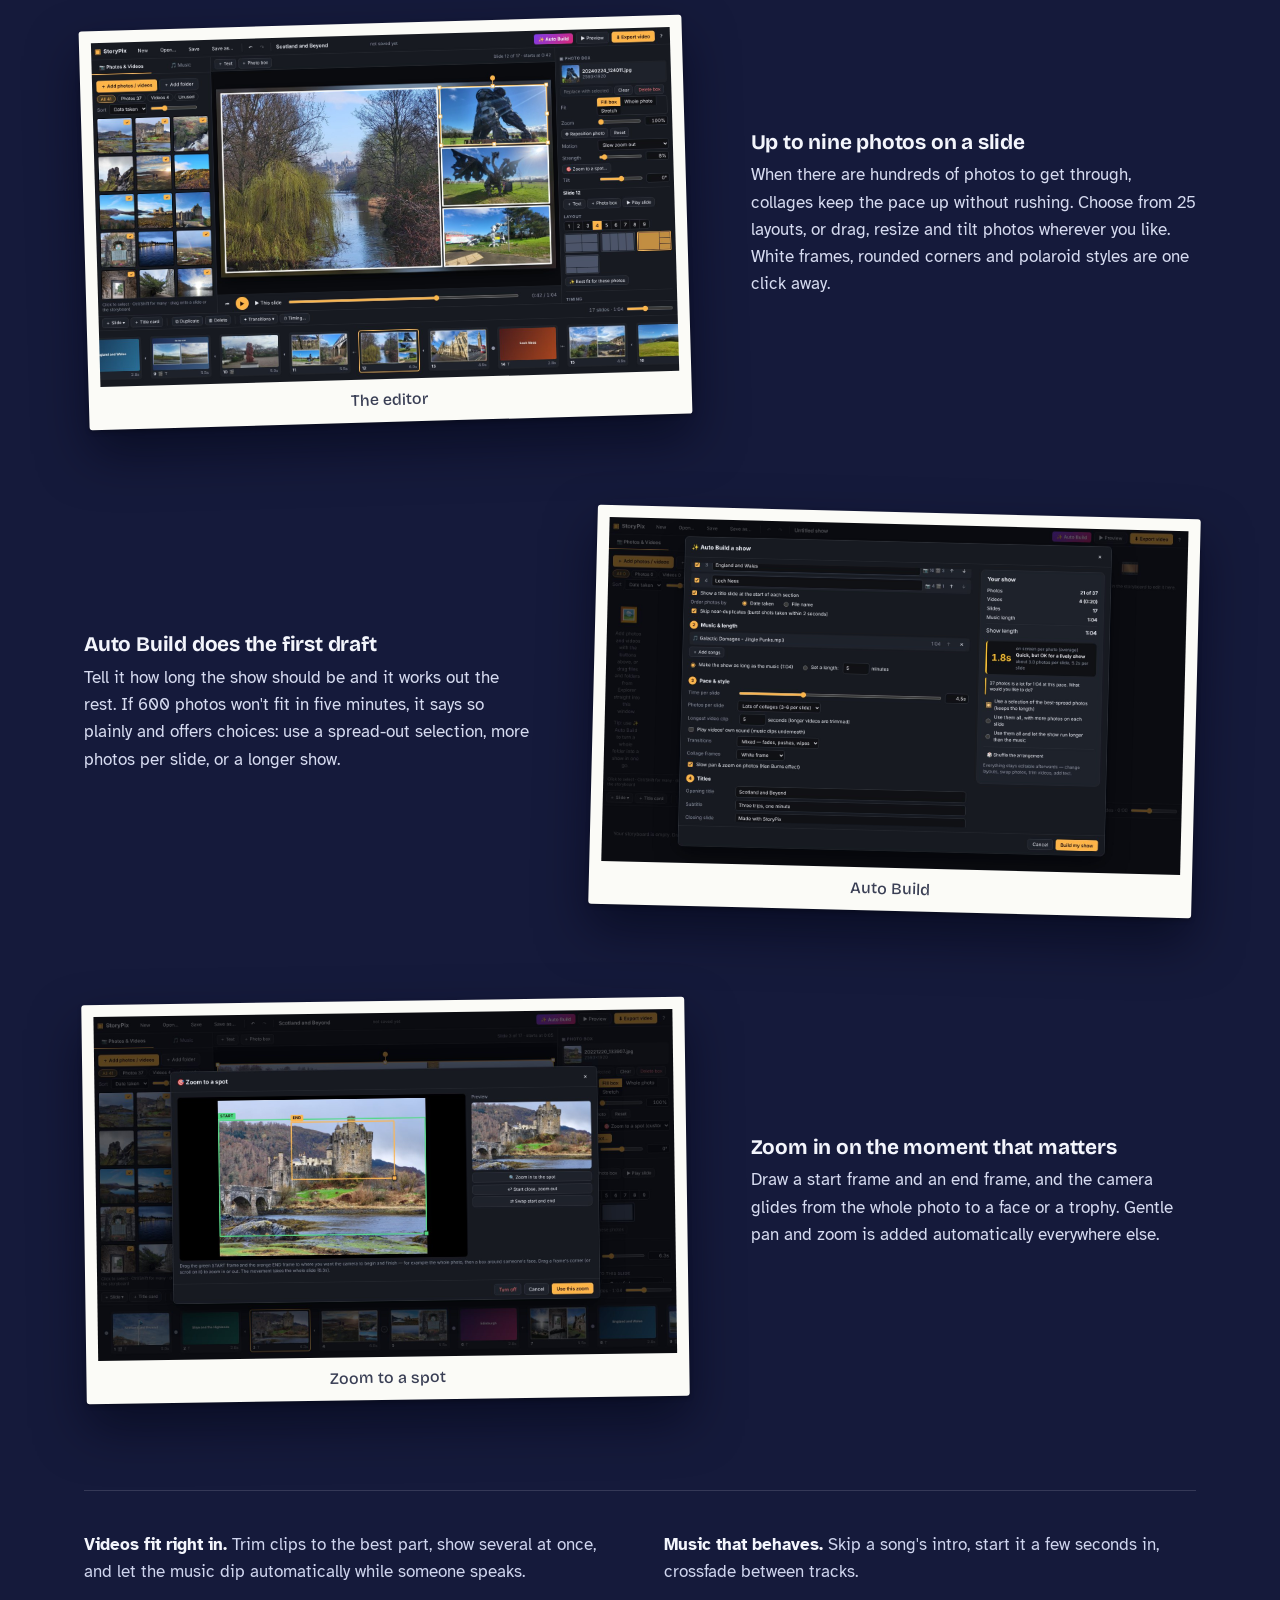
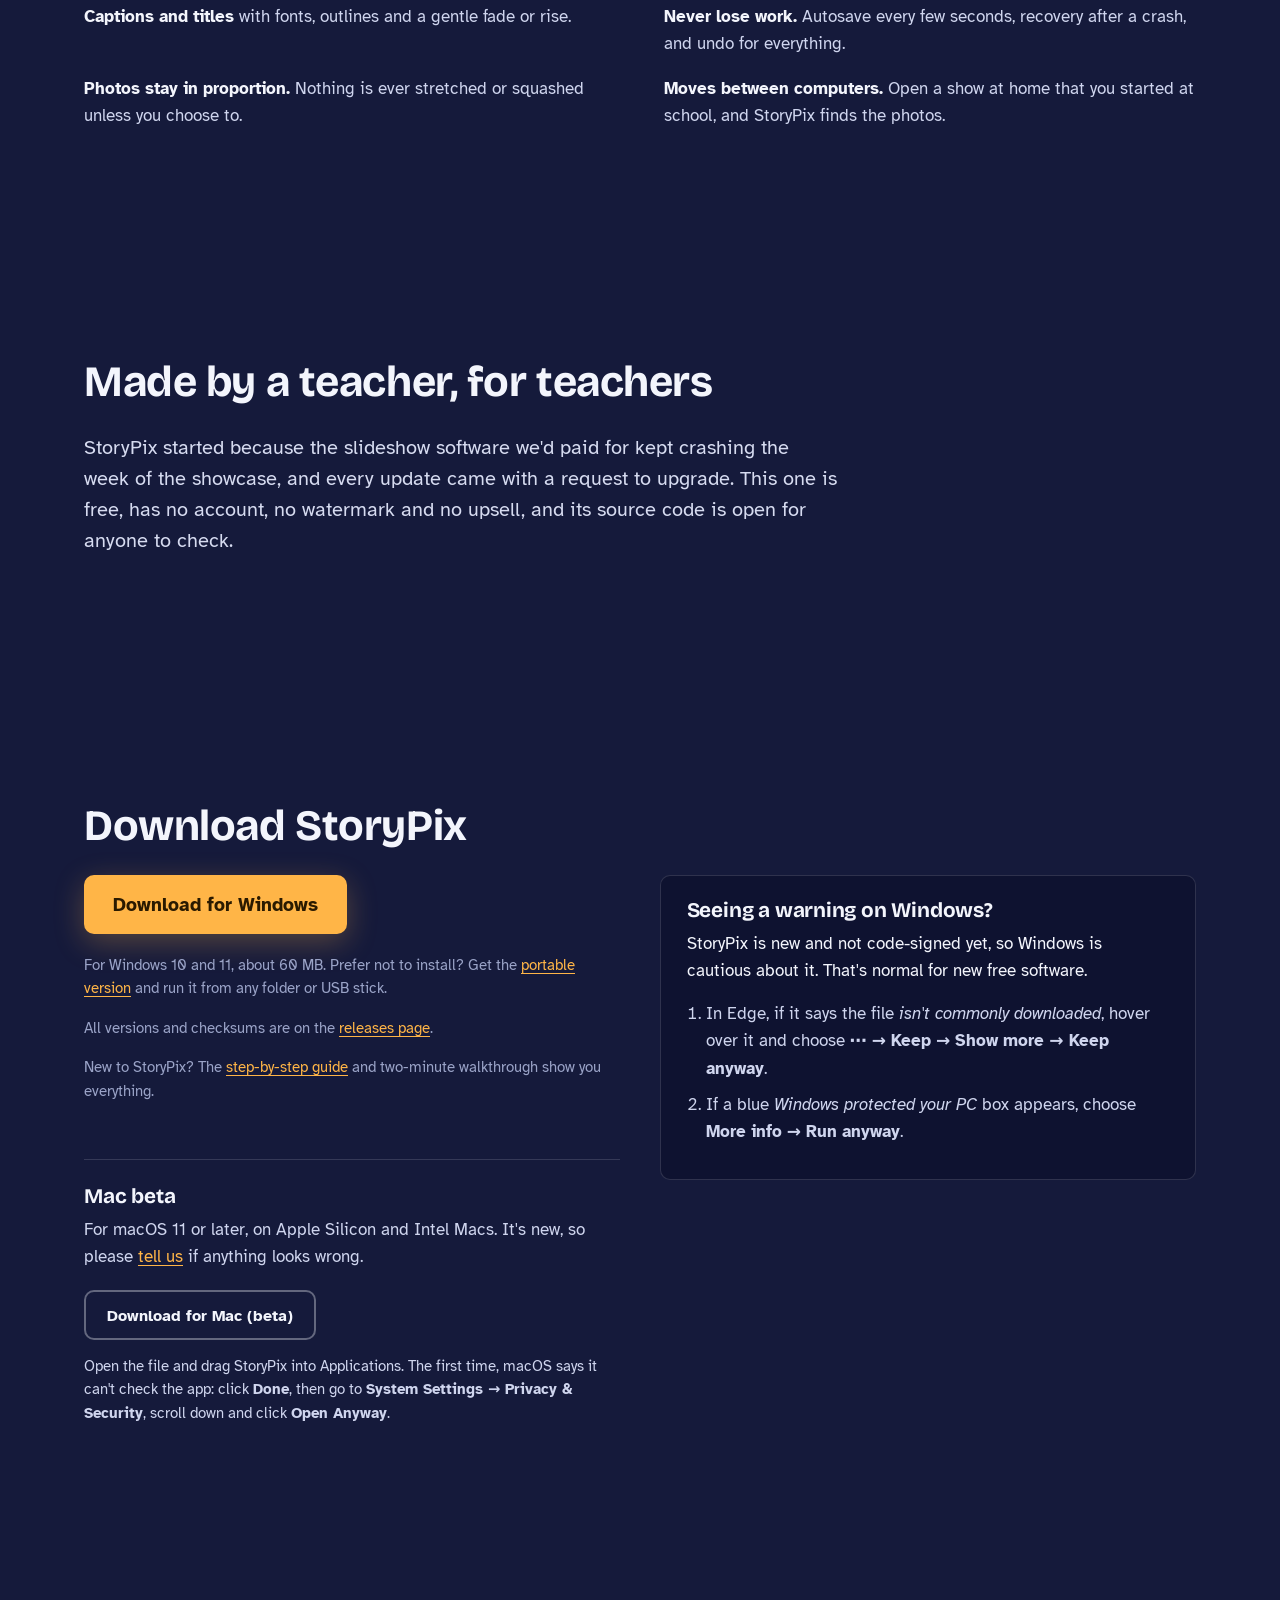
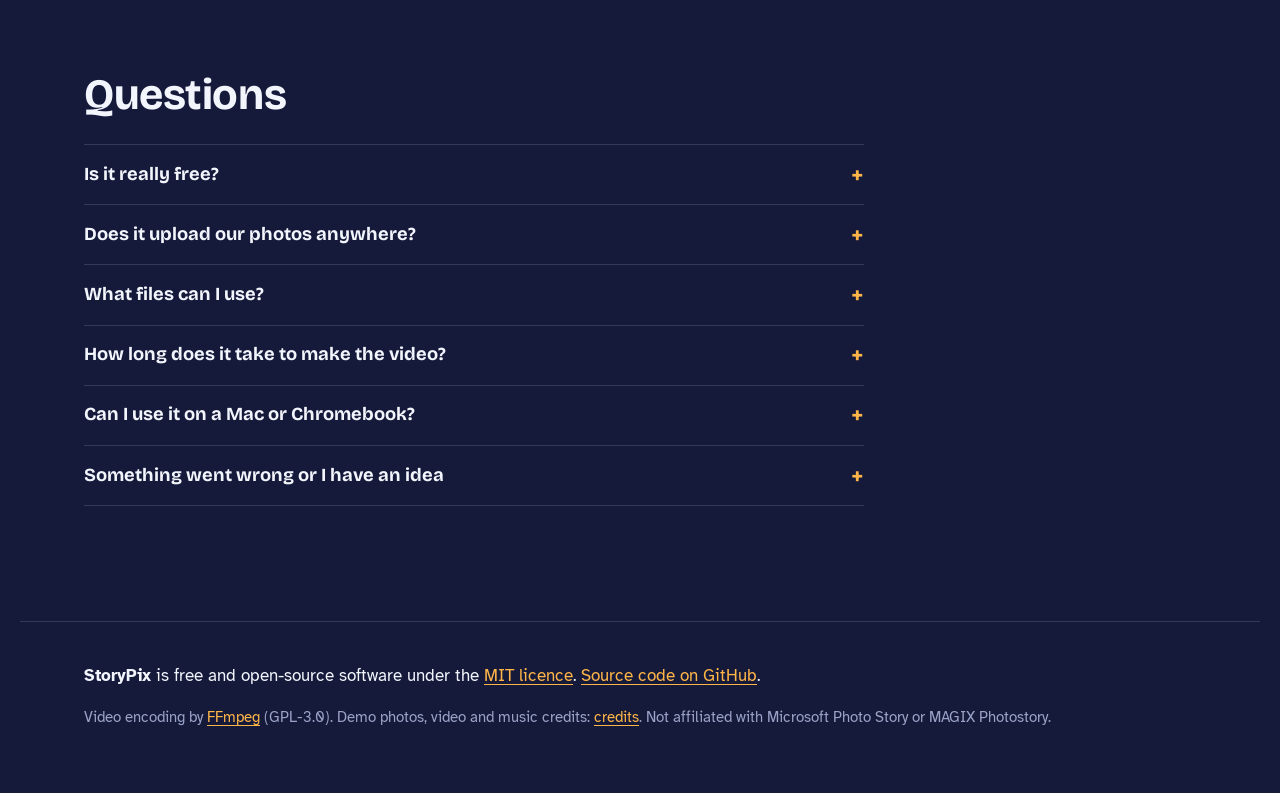
==== commit 28d8f029: "Website + help: Mac beta download, Open Anyway steps, Option key name Held on a branch until the Mac" ====
--- a/docs/index.html
+++ b/docs/index.html
@@ -45,7 +45,7 @@
           <a class="btn-primary" href="https://github.com/michaeltaylor74-max/storypix/releases/latest/download/StoryPix-Setup.exe">Download for Windows</a>
           <a class="btn-quiet" href="guide.html">Read the guide</a>
         </div>
-        <p class="fine">Free and open source. Windows 10 and 11. Works offline, and your photos never leave your computer.</p>
+        <p class="fine">Free and open source. Windows 10 and 11, plus a <a href="#mac">Mac beta</a>. Works offline, and your photos never leave your computer.</p>
       </div>
 
       <figure class="projector" id="demo">
@@ -150,13 +150,19 @@
       <h2 id="download-h">Download StoryPix</h2>
       <div class="download-grid">
         <div class="download-main">
-          <a class="btn-primary big" href="https://github.com/michaeltaylor74-max/storypix/releases/latest/download/StoryPix-Setup.exe">Download the installer</a>
+          <a class="btn-primary big" href="https://github.com/michaeltaylor74-max/storypix/releases/latest/download/StoryPix-Setup.exe">Download for Windows</a>
           <p class="fine">For Windows 10 and 11, about 60 MB. Prefer not to install? Get the <a href="https://github.com/michaeltaylor74-max/storypix/releases/latest/download/StoryPix-portable.zip">portable version</a> and run it from any folder or USB stick.</p>
           <p class="fine">All versions and checksums are on the <a href="https://github.com/michaeltaylor74-max/storypix/releases">releases page</a>.</p>
           <p class="fine">New to StoryPix? The <a href="guide.html">step-by-step guide</a> and two-minute walkthrough show you everything.</p>
         </div>
+        <div class="mac-beta" id="mac">
+          <h3>Mac beta</h3>
+          <p>For macOS 11 or later, on Apple Silicon and Intel Macs. It's new, so please <a href="https://github.com/michaeltaylor74-max/storypix/issues">tell us</a> if anything looks wrong.</p>
+          <a class="btn-secondary" href="https://github.com/michaeltaylor74-max/storypix/releases/latest/download/StoryPix-Mac-beta.dmg">Download for Mac (beta)</a>
+          <p class="fine">Open the file and drag StoryPix into Applications. The first time, macOS says it can't check the app: click <strong>Done</strong>, then go to <strong>System Settings → Privacy &amp; Security</strong>, scroll down and click <strong>Open Anyway</strong>.</p>
+        </div>
         <aside class="warning-help" aria-labelledby="warn-h">
-          <h3 id="warn-h">Seeing a warning?</h3>
+          <h3 id="warn-h">Seeing a warning on Windows?</h3>
           <p>StoryPix is new and not code-signed yet, so Windows is cautious about it. That's normal for new free software.</p>
           <ol>
             <li>In Edge, if it says the file <em>isn't commonly downloaded</em>, hover over it and choose <strong>⋯ → Keep → Show more → Keep anyway</strong>.</li>
@@ -187,7 +193,7 @@
       </details>
       <details>
         <summary>Can I use it on a Mac or Chromebook?</summary>
-        <p>Not yet. StoryPix is Windows only for now.</p>
+        <p>There's a <a href="#mac">Mac beta</a> for macOS 11 or later. It isn't signed by Apple yet, so the first time you open it you'll need to click <strong>Open Anyway</strong> in System Settings → Privacy &amp; Security. There's no Chromebook version.</p>
       </details>
       <details>
         <summary>Something went wrong or I have an idea</summary>
--- a/docs/style.css
+++ b/docs/style.css
@@ -222,3 +222,14 @@
 .guide-end { text-align: left; padding-top: clamp(2rem, 5vw, 3rem); }
 .guide-end p { color: #d6dbf0; margin-bottom: 1.6rem; }
 .nav nav a[aria-current="page"] { color: var(--screen); }
+
+.btn-secondary {
+  display: inline-block; color: var(--screen); font: 700 1.02rem var(--body); text-decoration: none;
+  padding: 0.8rem 1.3rem; border-radius: 10px; border: 2px solid rgba(243, 245, 252, 0.35); margin: 0.2rem 0 0.9rem;
+}
+.btn-secondary:hover { border-color: var(--stage); color: var(--stage); }
+.mac-beta { grid-column: 1; border-top: 1px solid var(--line); padding-top: 1.6rem; }
+.mac-beta h3 { margin-bottom: 0.5rem; }
+.mac-beta p { color: #cfd5ee; }
+.download-grid .warning-help { grid-column: 2; grid-row: 1 / span 2; }
+@media (max-width: 860px) { .mac-beta, .download-grid .warning-help { grid-column: auto; grid-row: auto; } }
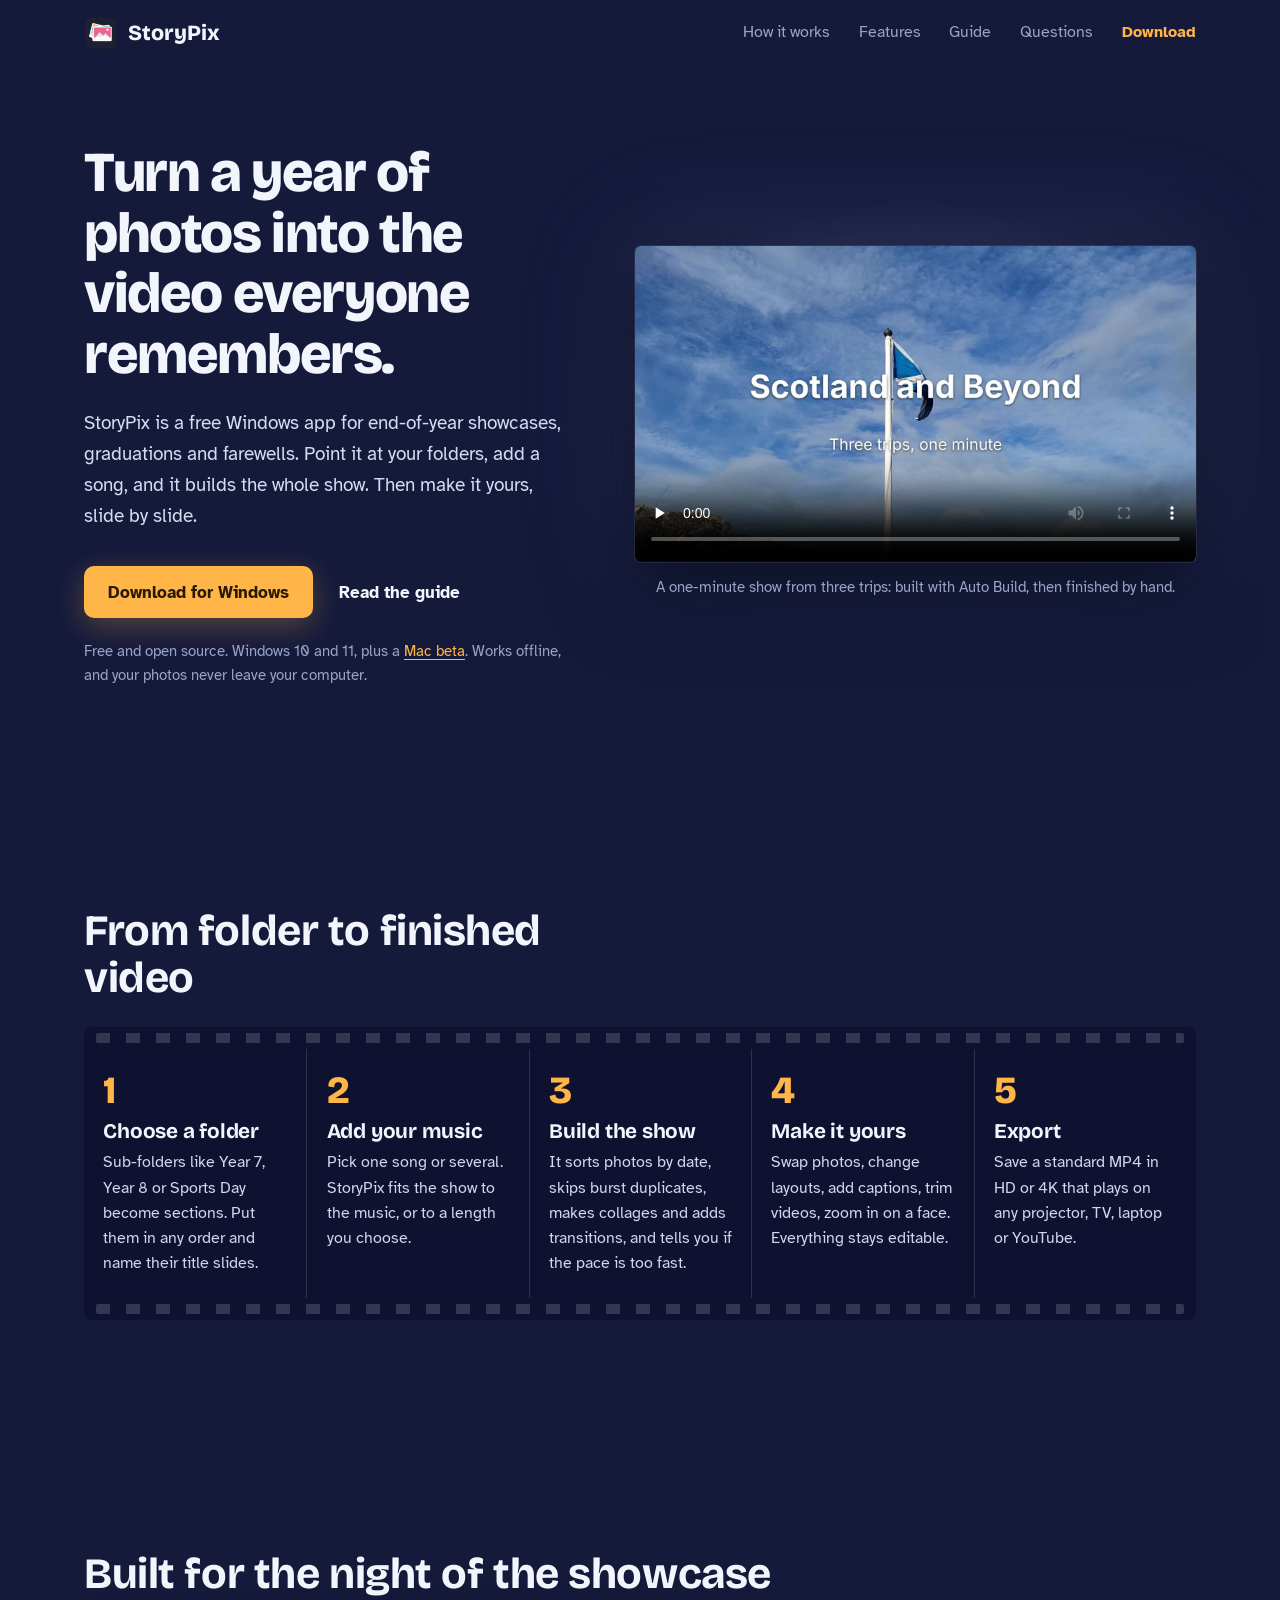
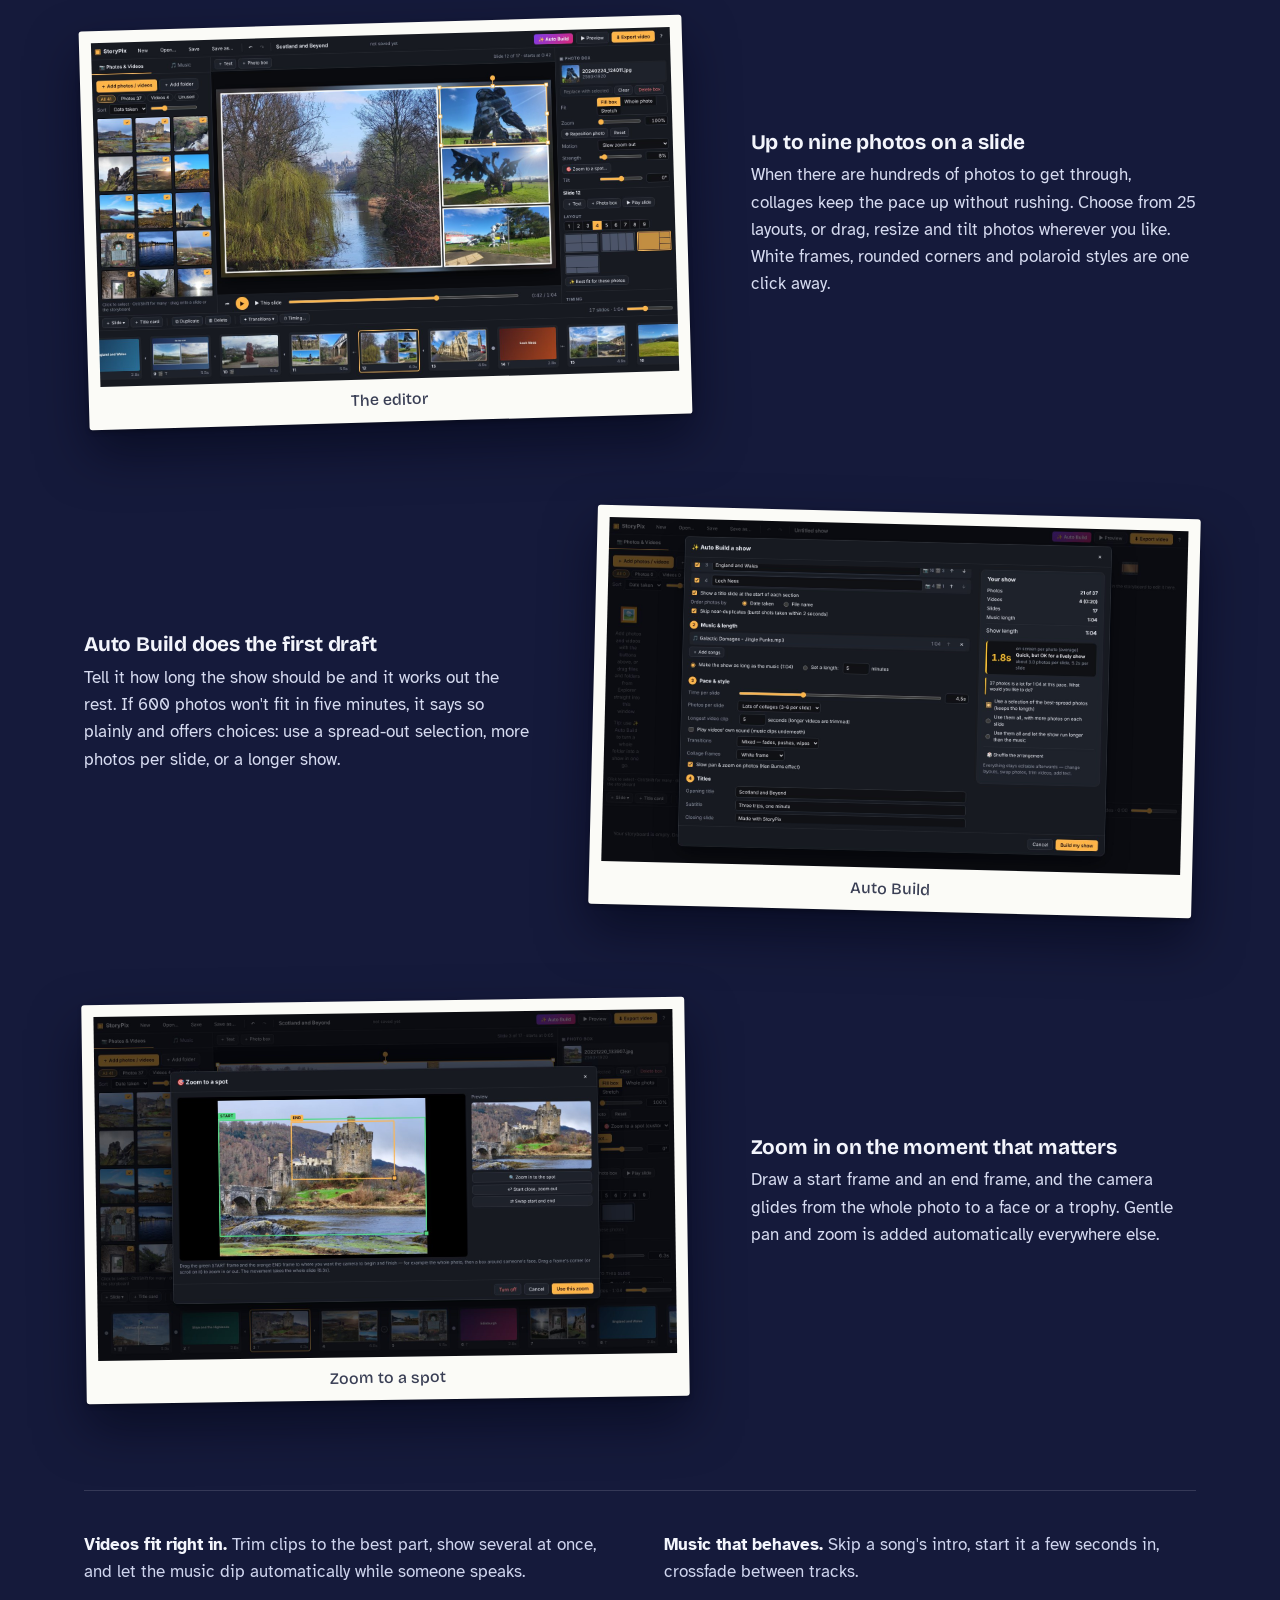
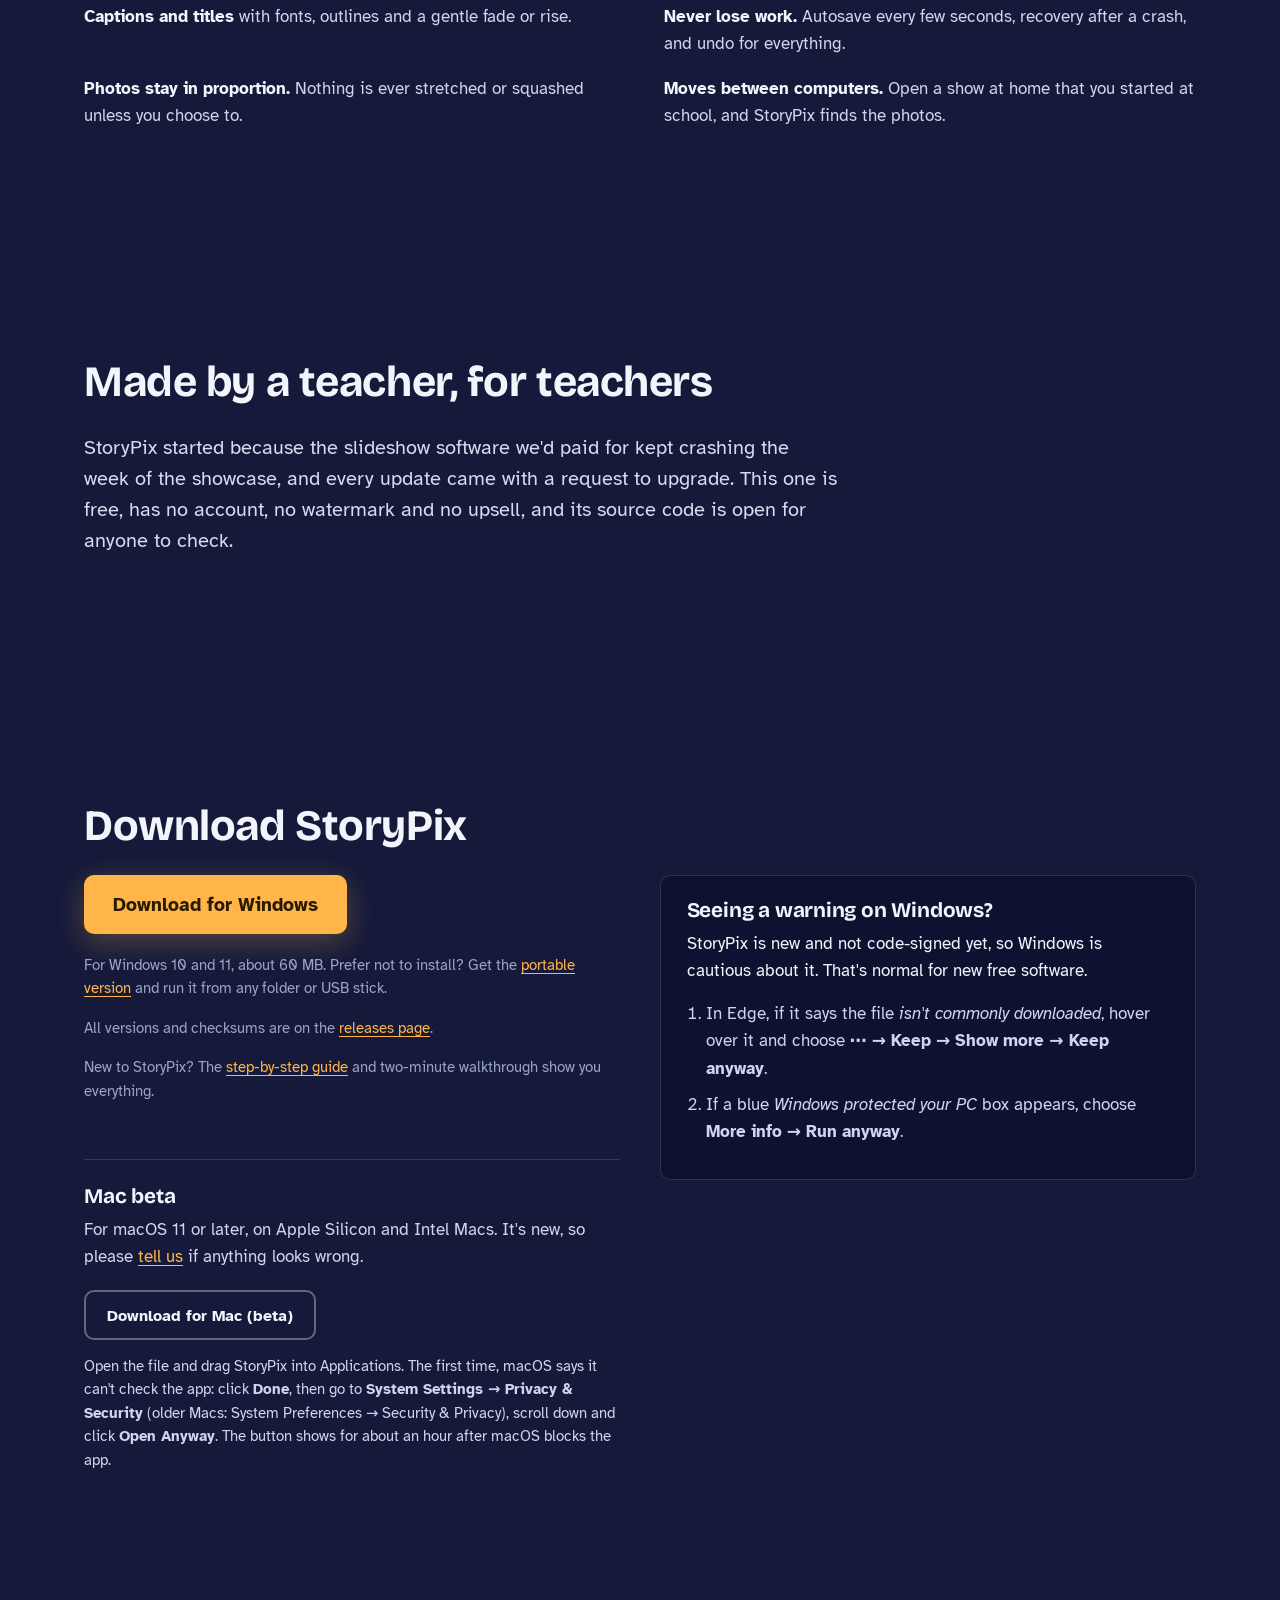
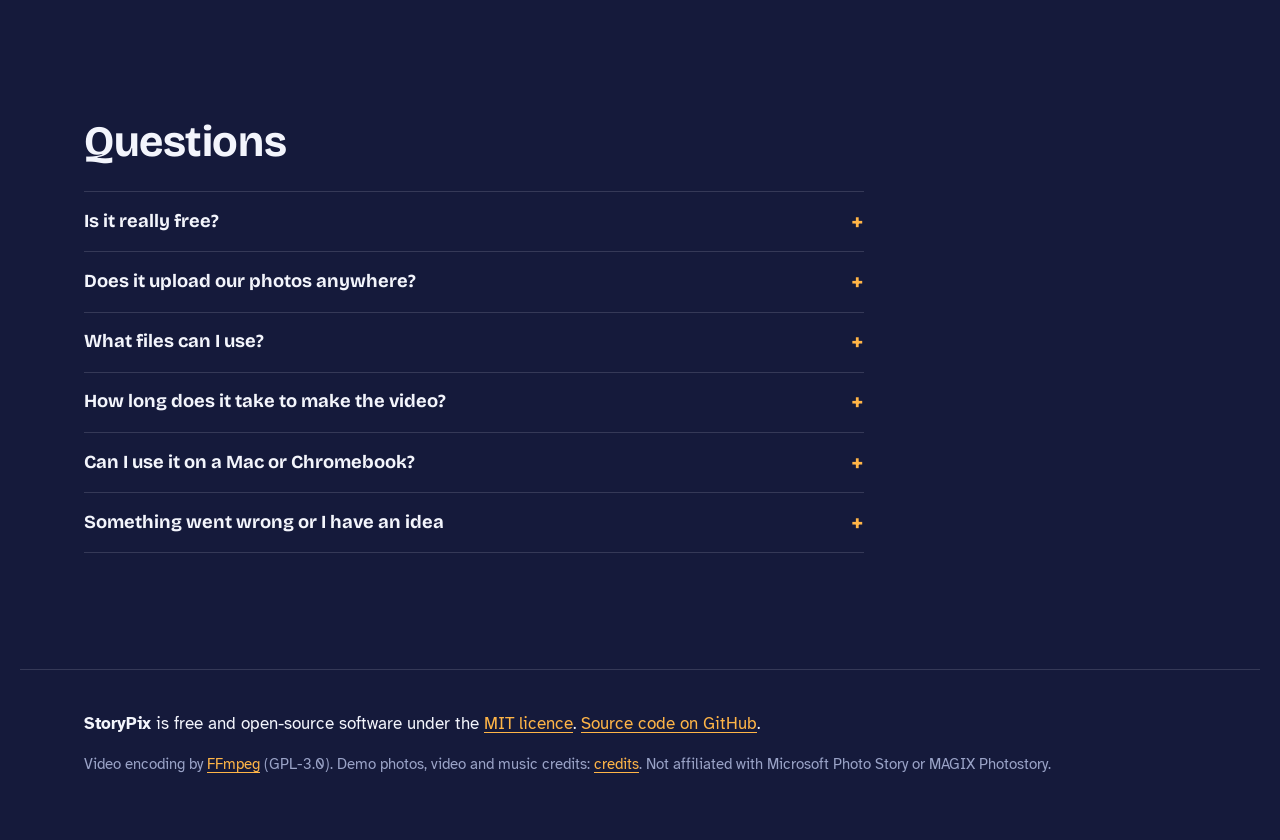
==== commit b44ee05d: "Site: older macOS wording; guide offers Windows and Mac downloads Co-Authored-By: Claude Opus 5.5 <n" ====
--- a/docs/index.html
+++ b/docs/index.html
@@ -159,7 +159,7 @@
           <h3>Mac beta</h3>
           <p>For macOS 11 or later, on Apple Silicon and Intel Macs. It's new, so please <a href="https://github.com/michaeltaylor74-max/storypix/issues">tell us</a> if anything looks wrong.</p>
           <a class="btn-secondary" href="https://github.com/michaeltaylor74-max/storypix/releases/latest/download/StoryPix-Mac-beta.dmg">Download for Mac (beta)</a>
-          <p class="fine">Open the file and drag StoryPix into Applications. The first time, macOS says it can't check the app: click <strong>Done</strong>, then go to <strong>System Settings → Privacy &amp; Security</strong>, scroll down and click <strong>Open Anyway</strong>.</p>
+          <p class="fine">Open the file and drag StoryPix into Applications. The first time, macOS says it can't check the app: click <strong>Done</strong>, then go to <strong>System Settings → Privacy &amp; Security</strong> (older Macs: System Preferences → Security &amp; Privacy), scroll down and click <strong>Open Anyway</strong>. The button shows for about an hour after macOS blocks the app.</p>
         </div>
         <aside class="warning-help" aria-labelledby="warn-h">
           <h3 id="warn-h">Seeing a warning on Windows?</h3>
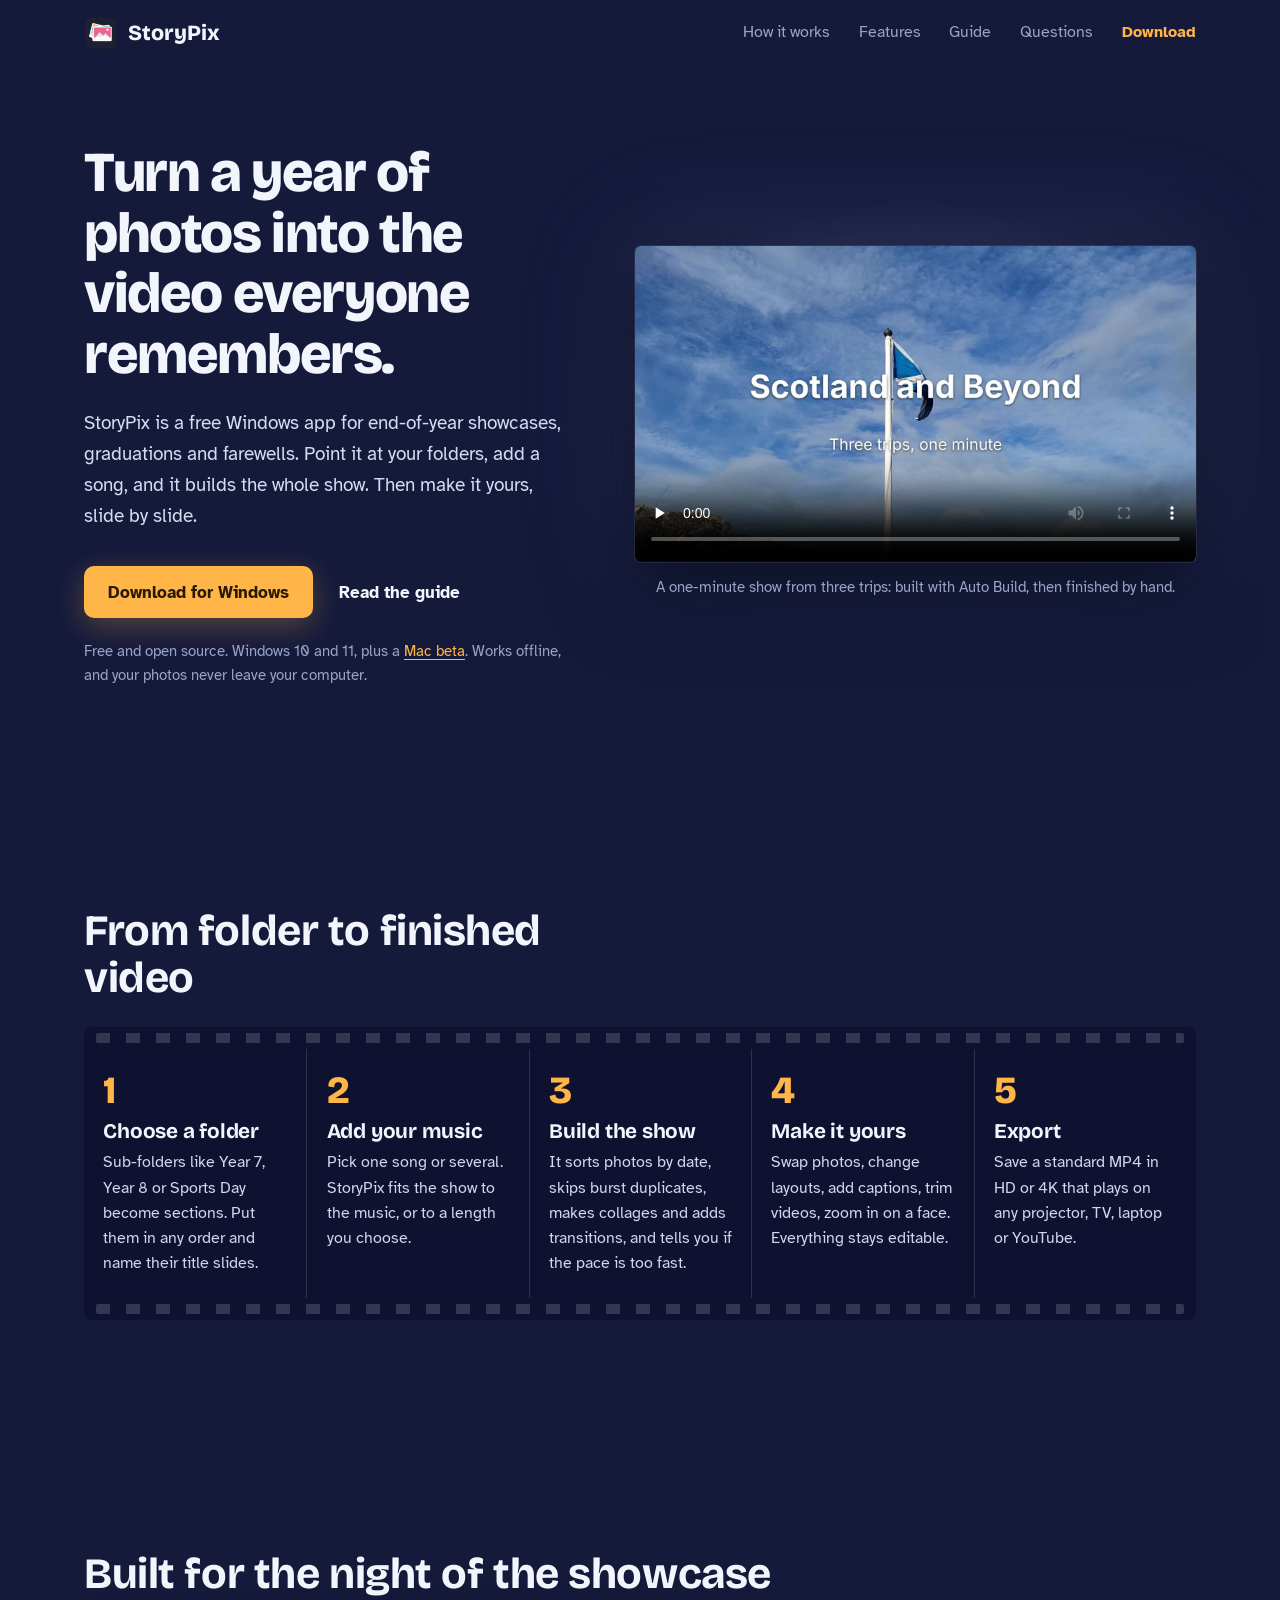
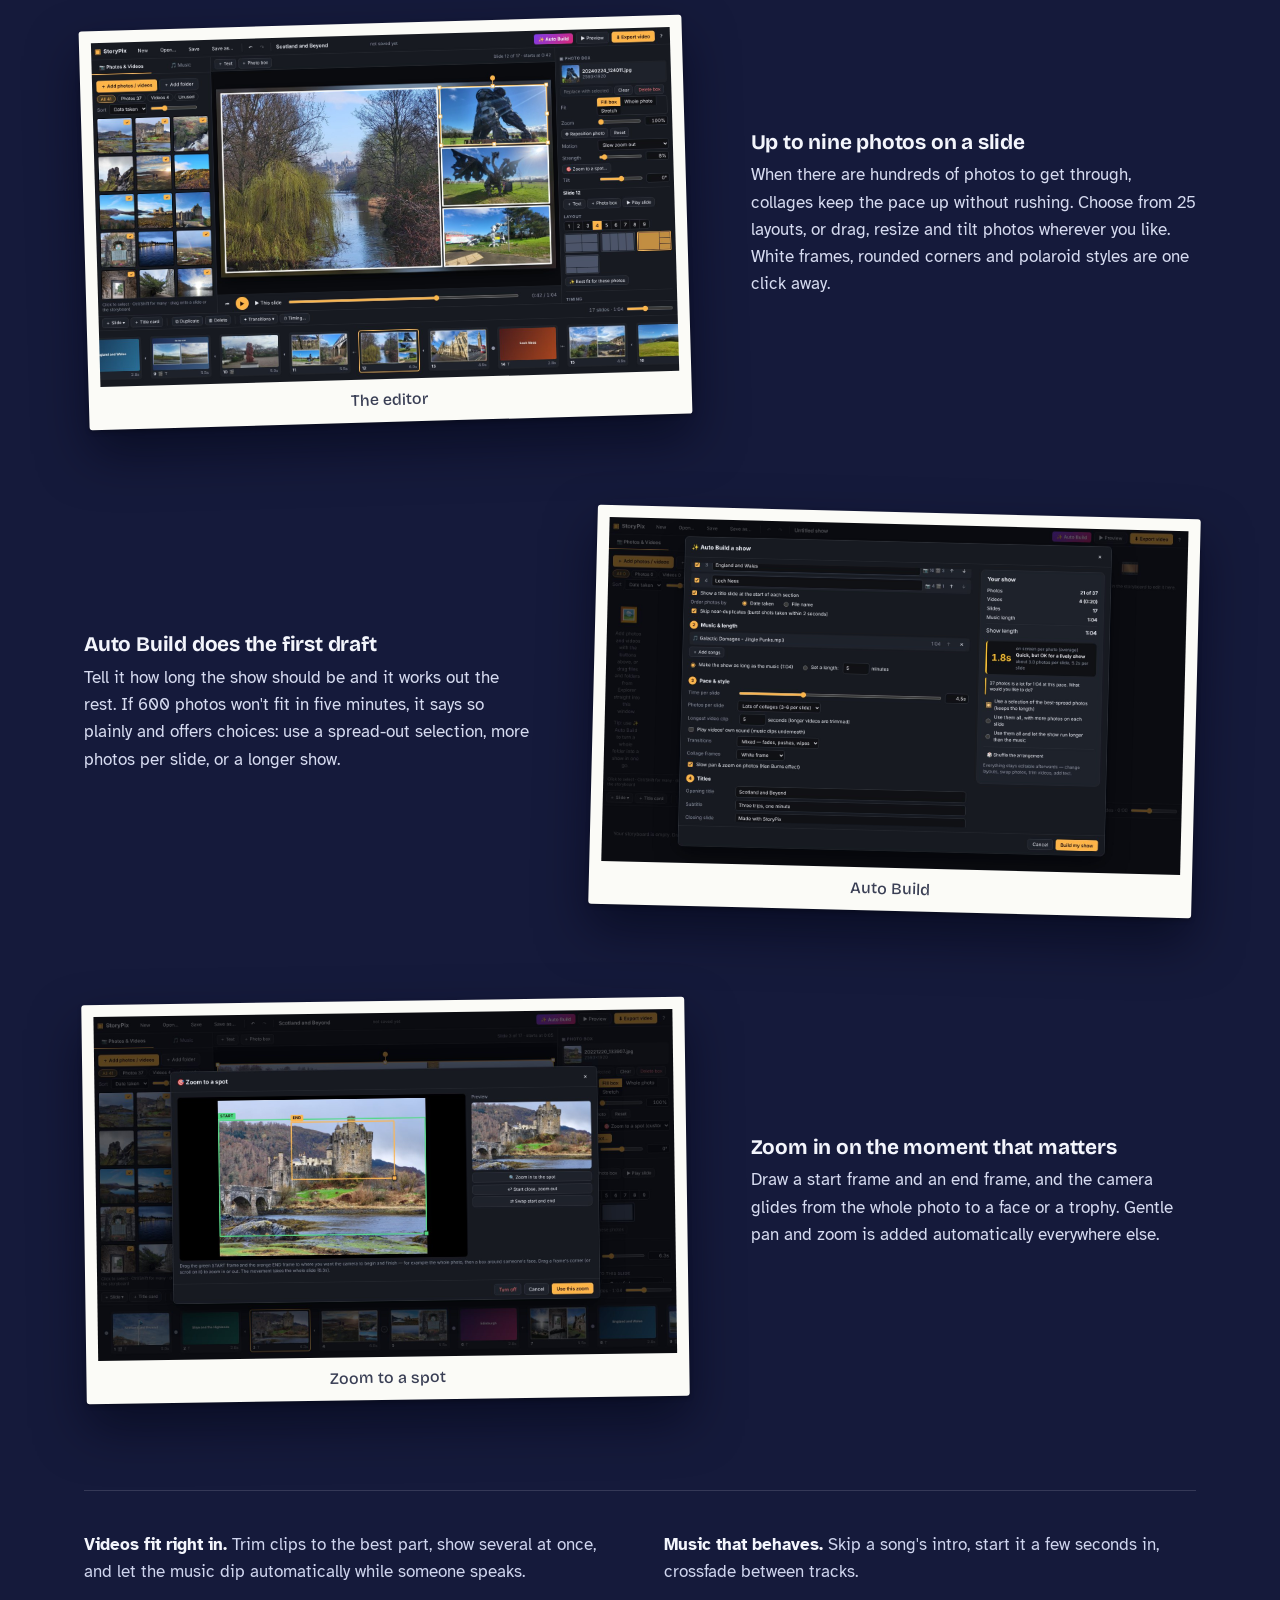
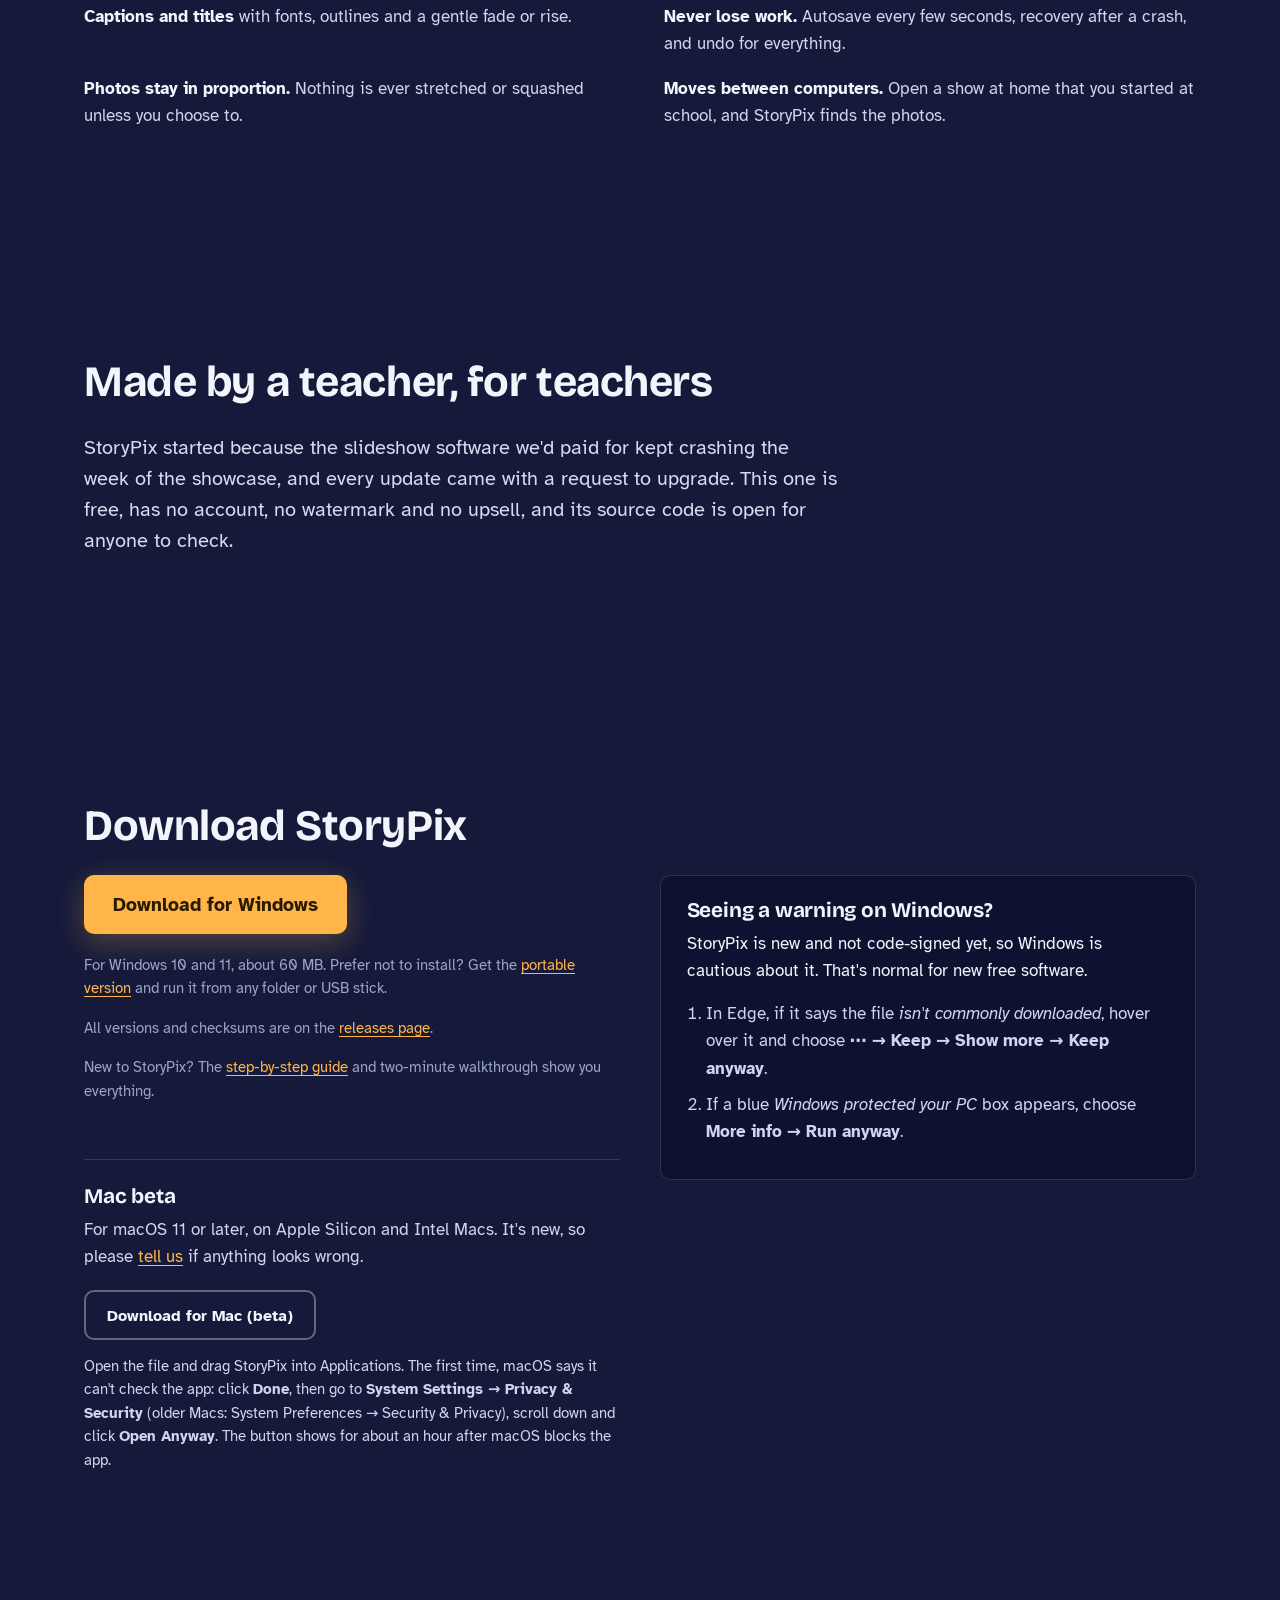
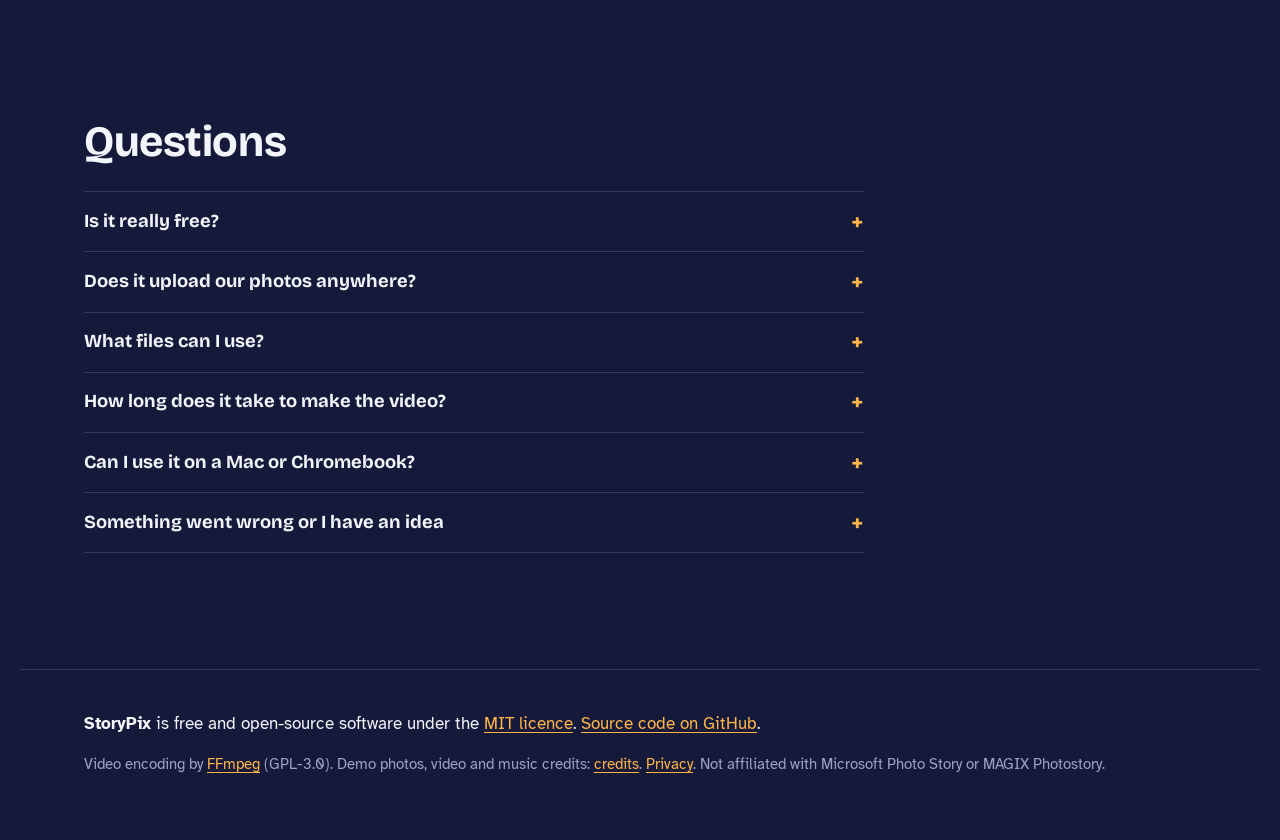
==== commit 7e7526ac: "Store listing text and screenshots; privacy page Co-Authored-By: Claude Opus 5.5 <noreply@anthropic." ====
--- a/docs/index.html
+++ b/docs/index.html
@@ -204,7 +204,7 @@
 
   <footer class="foot">
     <p><strong>StoryPix</strong> is free and open-source software under the <a href="https://github.com/michaeltaylor74-max/storypix/blob/main/LICENSE">MIT licence</a>. <a href="https://github.com/michaeltaylor74-max/storypix">Source code on GitHub</a>.</p>
-    <p class="fine">Video encoding by <a href="https://ffmpeg.org">FFmpeg</a> (GPL-3.0). Demo photos, video and music credits: <a href="credits.html">credits</a>. Not affiliated with Microsoft Photo Story or MAGIX Photostory.</p>
+    <p class="fine">Video encoding by <a href="https://ffmpeg.org">FFmpeg</a> (GPL-3.0). Demo photos, video and music credits: <a href="credits.html">credits</a>. <a href="privacy.html">Privacy</a>. Not affiliated with Microsoft Photo Story or MAGIX Photostory.</p>
   </footer>
 </body>
 </html>
--- a/docs/style.css
+++ b/docs/style.css
@@ -233,3 +233,8 @@
 .mac-beta p { color: #cfd5ee; }
 .download-grid .warning-help { grid-column: 2; grid-row: 1 / span 2; }
 @media (max-width: 860px) { .mac-beta, .download-grid .warning-help { grid-column: auto; grid-row: auto; } }
+
+.prose { max-width: 780px; }
+.prose h2 { font-size: 1.5rem; margin: 2.2rem 0 0.8rem; }
+.prose ul { padding-left: 1.2rem; }
+.prose li { margin-bottom: 0.6rem; color: #d6dbf0; max-width: var(--measure); }
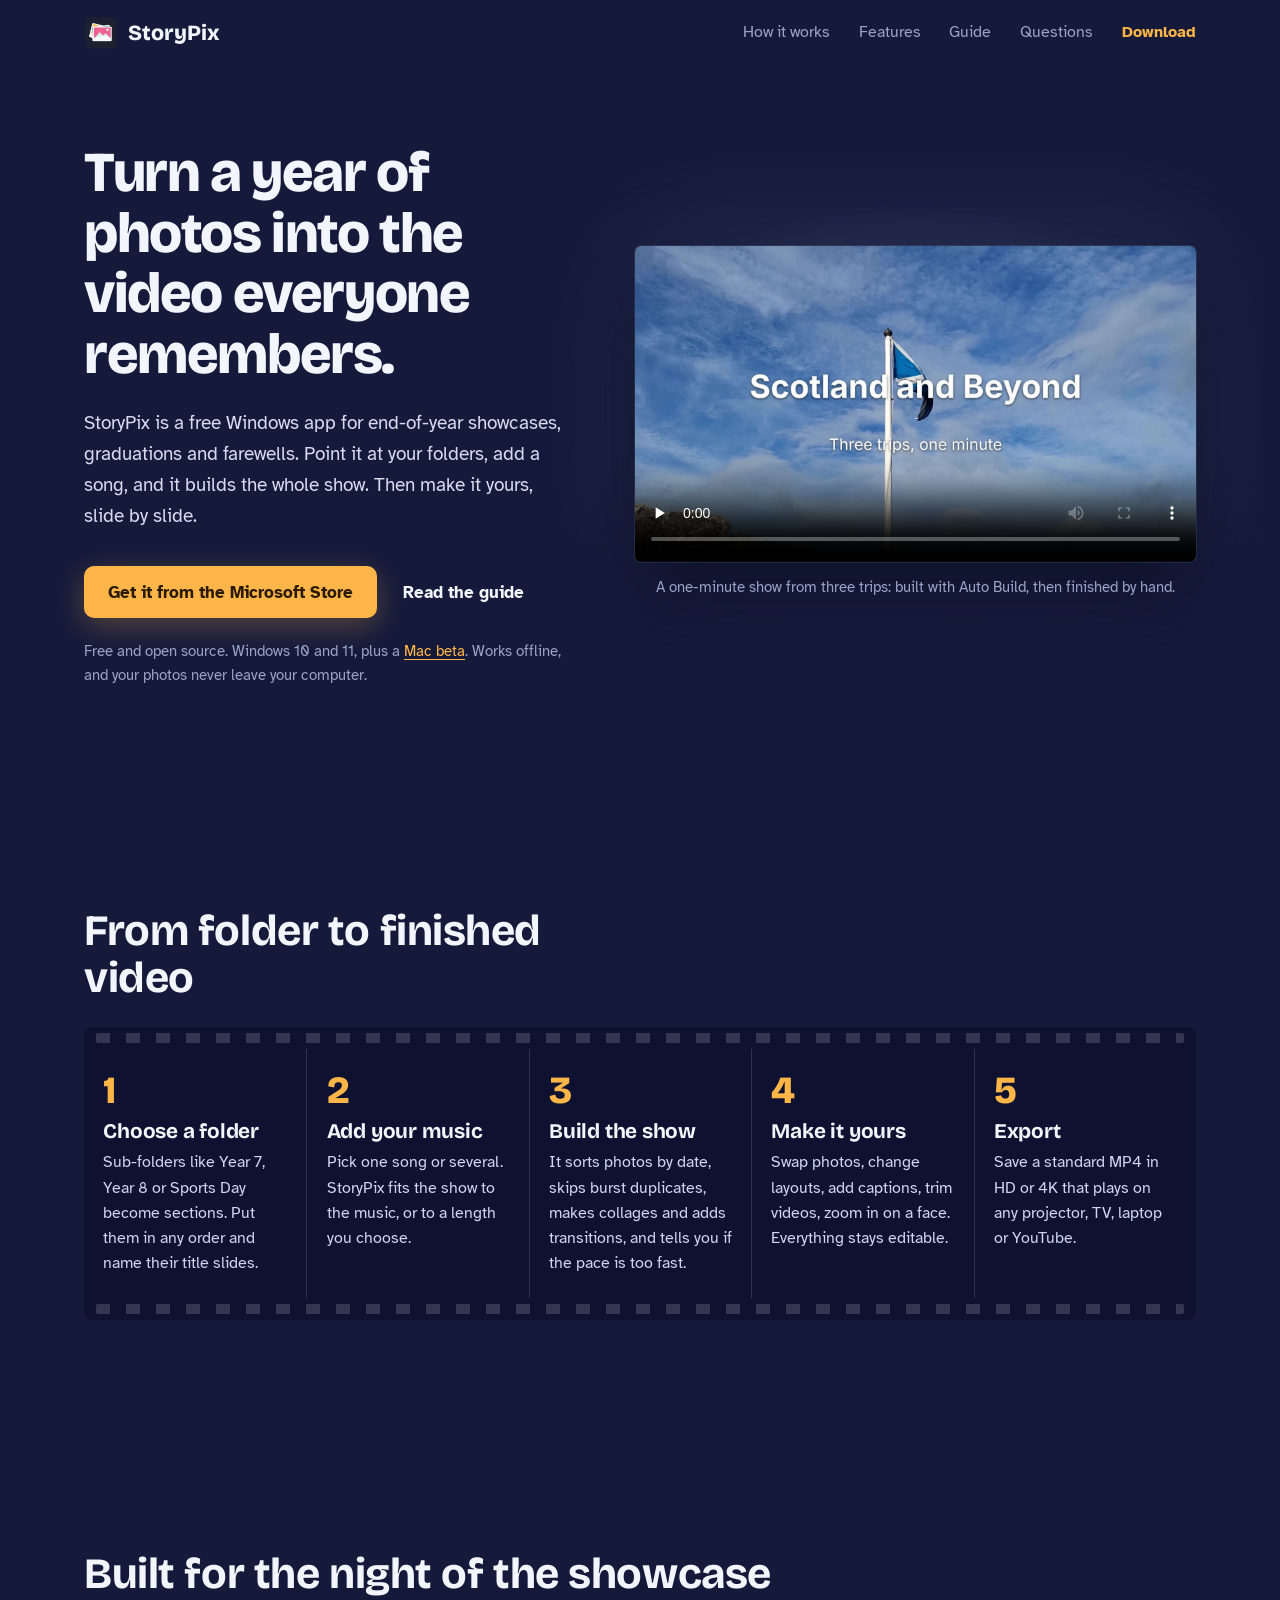
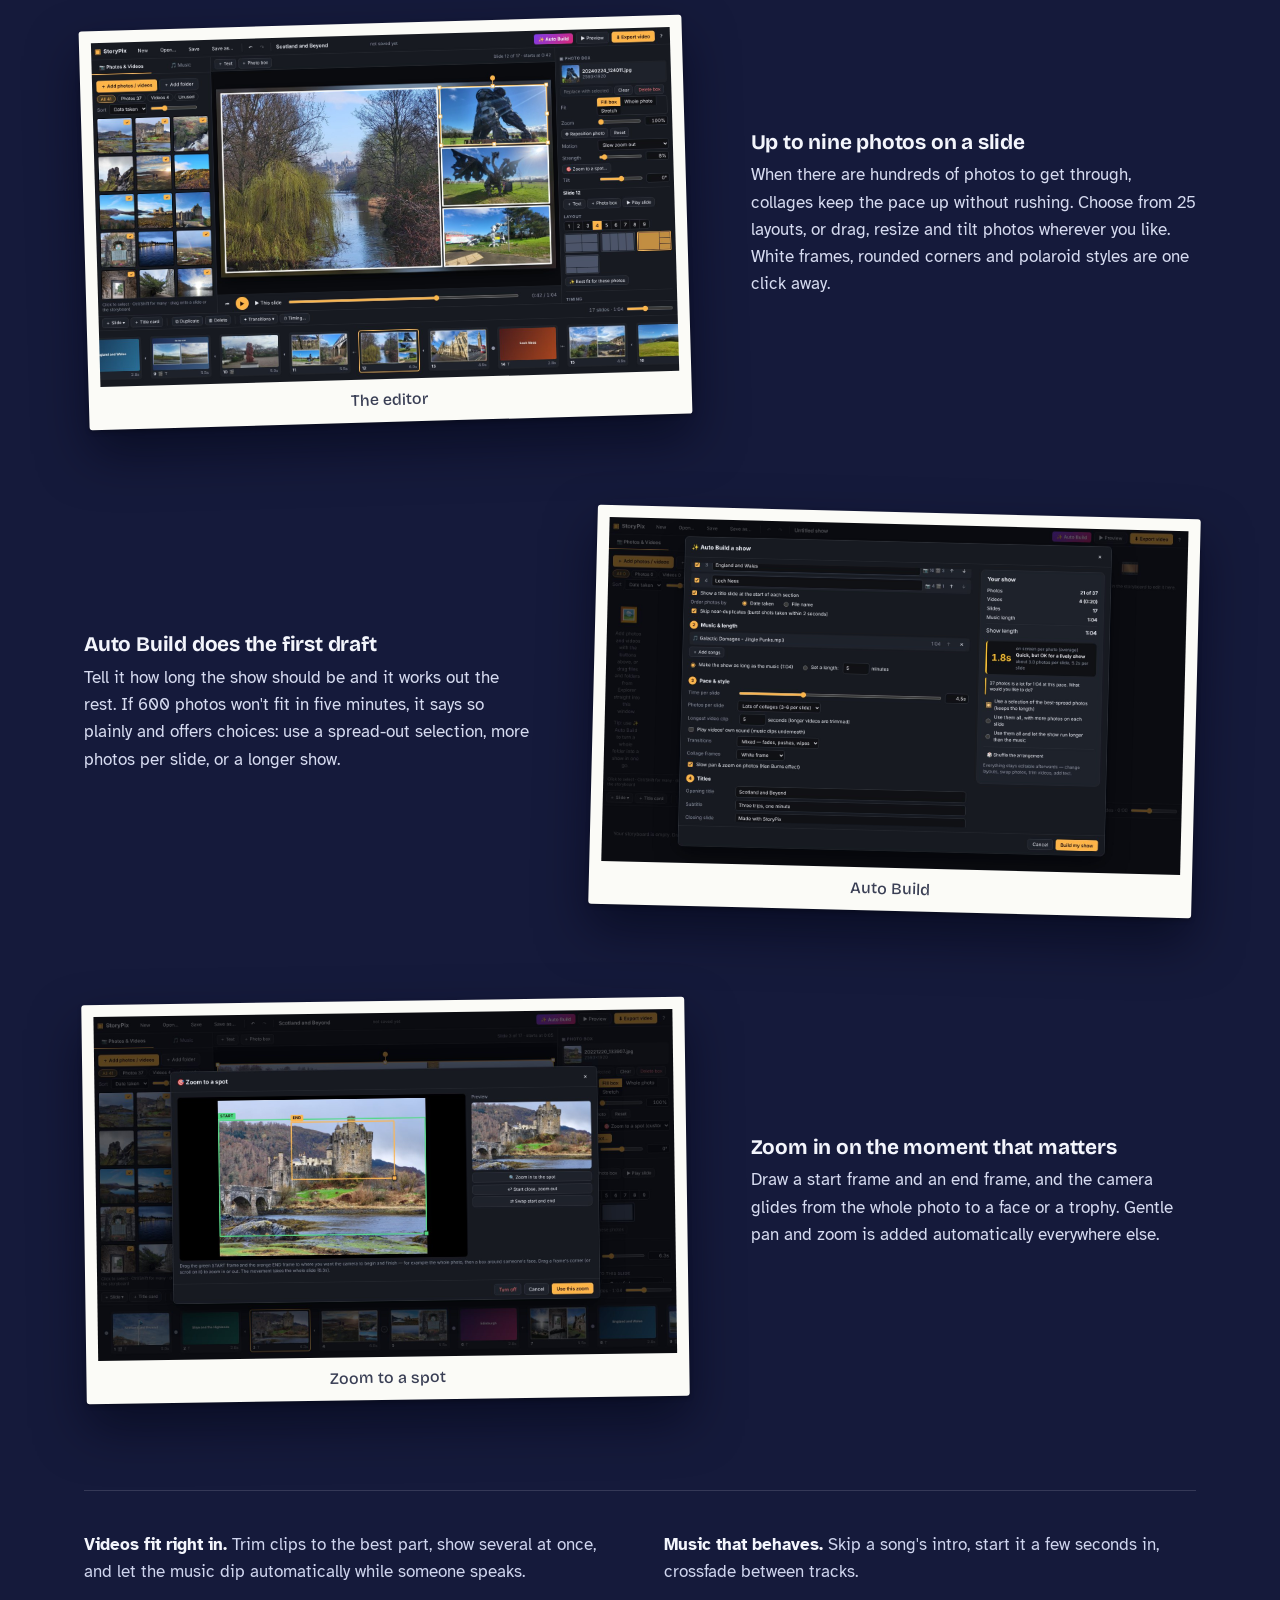
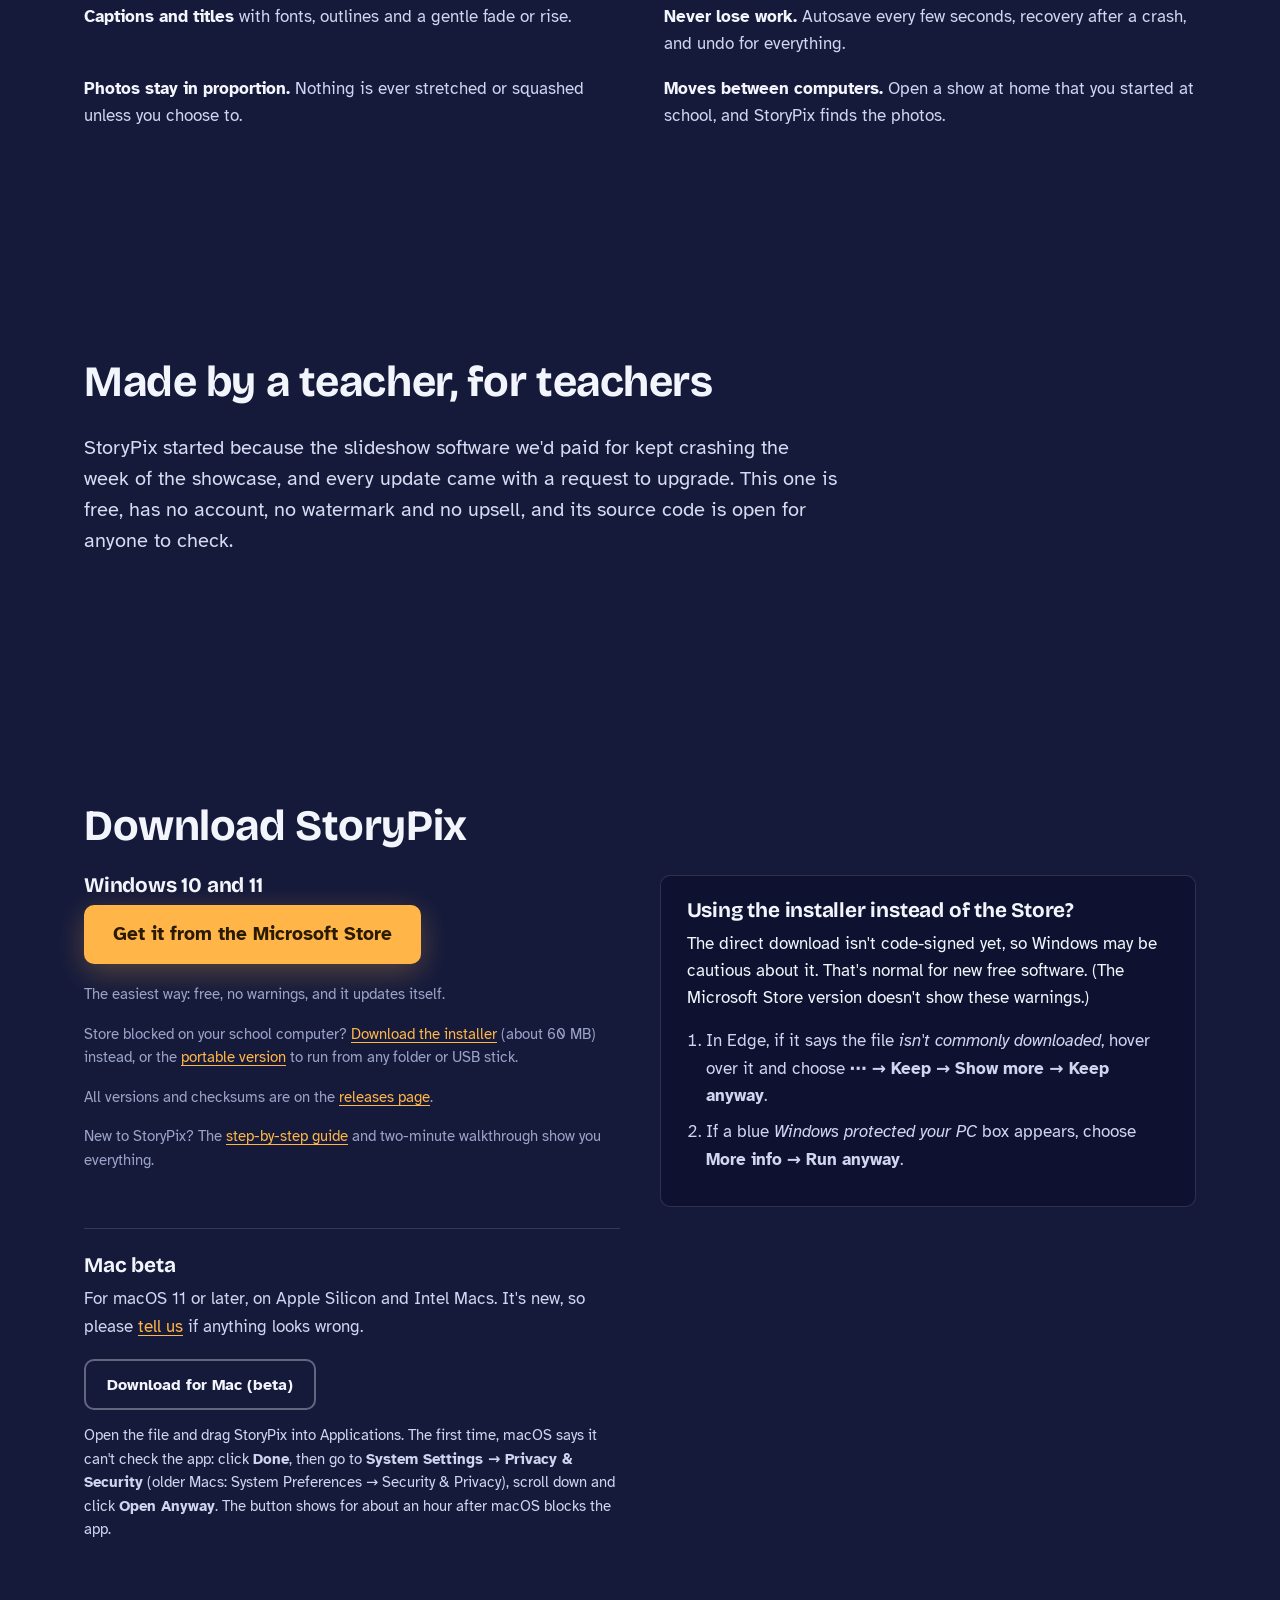
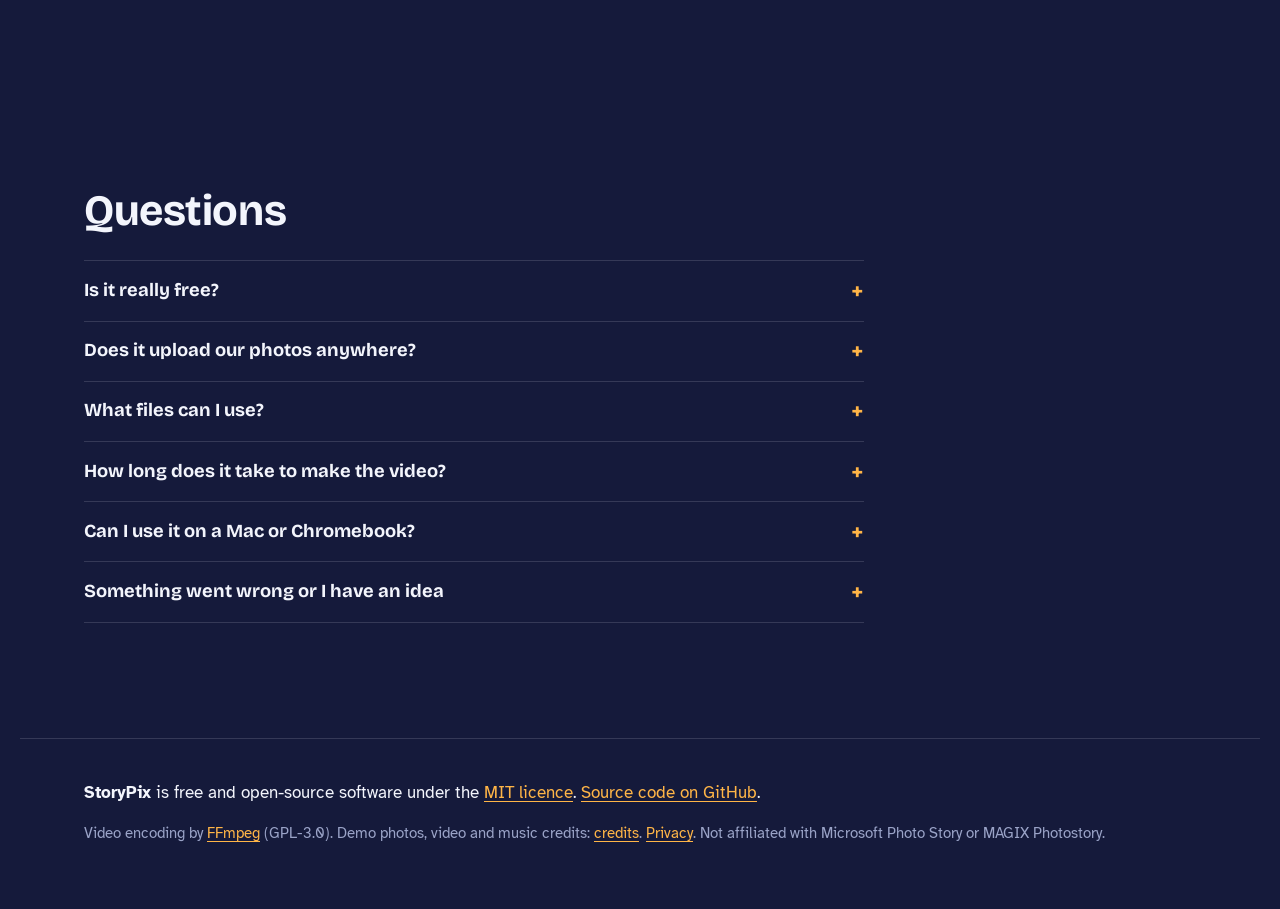
==== commit ac864f92: "StoryPix is in the Microsoft Store: make it the main Windows download Co-Authored-By: Claude Opus 5." ====
--- a/docs/index.html
+++ b/docs/index.html
@@ -42,7 +42,7 @@
         <h1>Turn a year of photos into the video everyone remembers.</h1>
         <p class="lede">StoryPix is a free Windows app for end-of-year showcases, graduations and farewells. Point it at your folders, add a song, and it builds the whole show. Then make it yours, slide by slide.</p>
         <div class="hero-actions">
-          <a class="btn-primary" href="https://github.com/michaeltaylor74-max/storypix/releases/latest/download/StoryPix-Setup.exe">Download for Windows</a>
+          <a class="btn-primary" href="https://apps.microsoft.com/detail/9PNKJMJP633J">Get it from the Microsoft Store</a>
           <a class="btn-quiet" href="guide.html">Read the guide</a>
         </div>
         <p class="fine">Free and open source. Windows 10 and 11, plus a <a href="#mac">Mac beta</a>. Works offline, and your photos never leave your computer.</p>
@@ -150,8 +150,10 @@
       <h2 id="download-h">Download StoryPix</h2>
       <div class="download-grid">
         <div class="download-main">
-          <a class="btn-primary big" href="https://github.com/michaeltaylor74-max/storypix/releases/latest/download/StoryPix-Setup.exe">Download for Windows</a>
-          <p class="fine">For Windows 10 and 11, about 60 MB. Prefer not to install? Get the <a href="https://github.com/michaeltaylor74-max/storypix/releases/latest/download/StoryPix-portable.zip">portable version</a> and run it from any folder or USB stick.</p>
+          <h3>Windows 10 and 11</h3>
+          <a class="btn-primary big" href="https://apps.microsoft.com/detail/9PNKJMJP633J">Get it from the Microsoft Store</a>
+          <p class="fine">The easiest way: free, no warnings, and it updates itself.</p>
+          <p class="fine">Store blocked on your school computer? <a href="https://github.com/michaeltaylor74-max/storypix/releases/latest/download/StoryPix-Setup.exe">Download the installer</a> (about 60 MB) instead, or the <a href="https://github.com/michaeltaylor74-max/storypix/releases/latest/download/StoryPix-portable.zip">portable version</a> to run from any folder or USB stick.</p>
           <p class="fine">All versions and checksums are on the <a href="https://github.com/michaeltaylor74-max/storypix/releases">releases page</a>.</p>
           <p class="fine">New to StoryPix? The <a href="guide.html">step-by-step guide</a> and two-minute walkthrough show you everything.</p>
         </div>
@@ -162,8 +164,8 @@
           <p class="fine">Open the file and drag StoryPix into Applications. The first time, macOS says it can't check the app: click <strong>Done</strong>, then go to <strong>System Settings → Privacy &amp; Security</strong> (older Macs: System Preferences → Security &amp; Privacy), scroll down and click <strong>Open Anyway</strong>. The button shows for about an hour after macOS blocks the app.</p>
         </div>
         <aside class="warning-help" aria-labelledby="warn-h">
-          <h3 id="warn-h">Seeing a warning on Windows?</h3>
-          <p>StoryPix is new and not code-signed yet, so Windows is cautious about it. That's normal for new free software.</p>
+          <h3 id="warn-h">Using the installer instead of the Store?</h3>
+          <p>The direct download isn't code-signed yet, so Windows may be cautious about it. That's normal for new free software. (The Microsoft Store version doesn't show these warnings.)</p>
           <ol>
             <li>In Edge, if it says the file <em>isn't commonly downloaded</em>, hover over it and choose <strong>⋯ → Keep → Show more → Keep anyway</strong>.</li>
             <li>If a blue <em>Windows protected your PC</em> box appears, choose <strong>More info → Run anyway</strong>.</li>
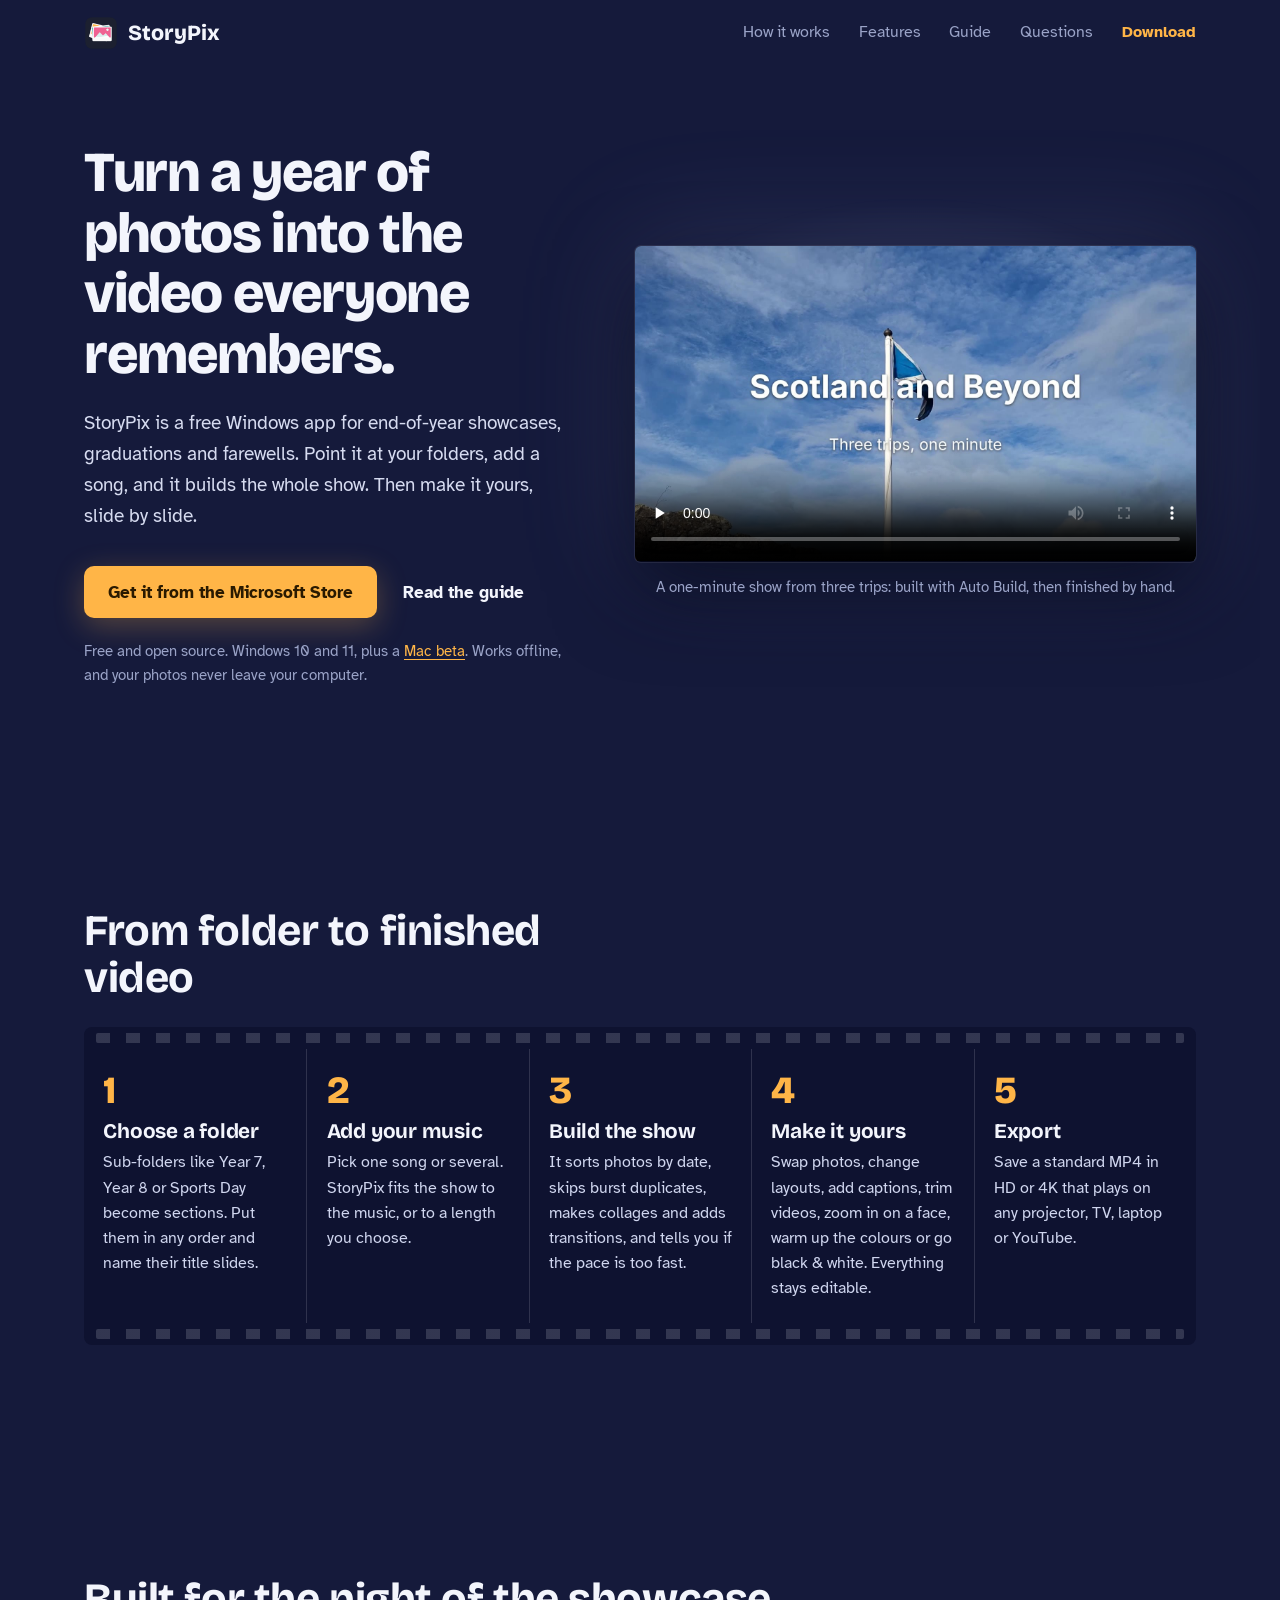
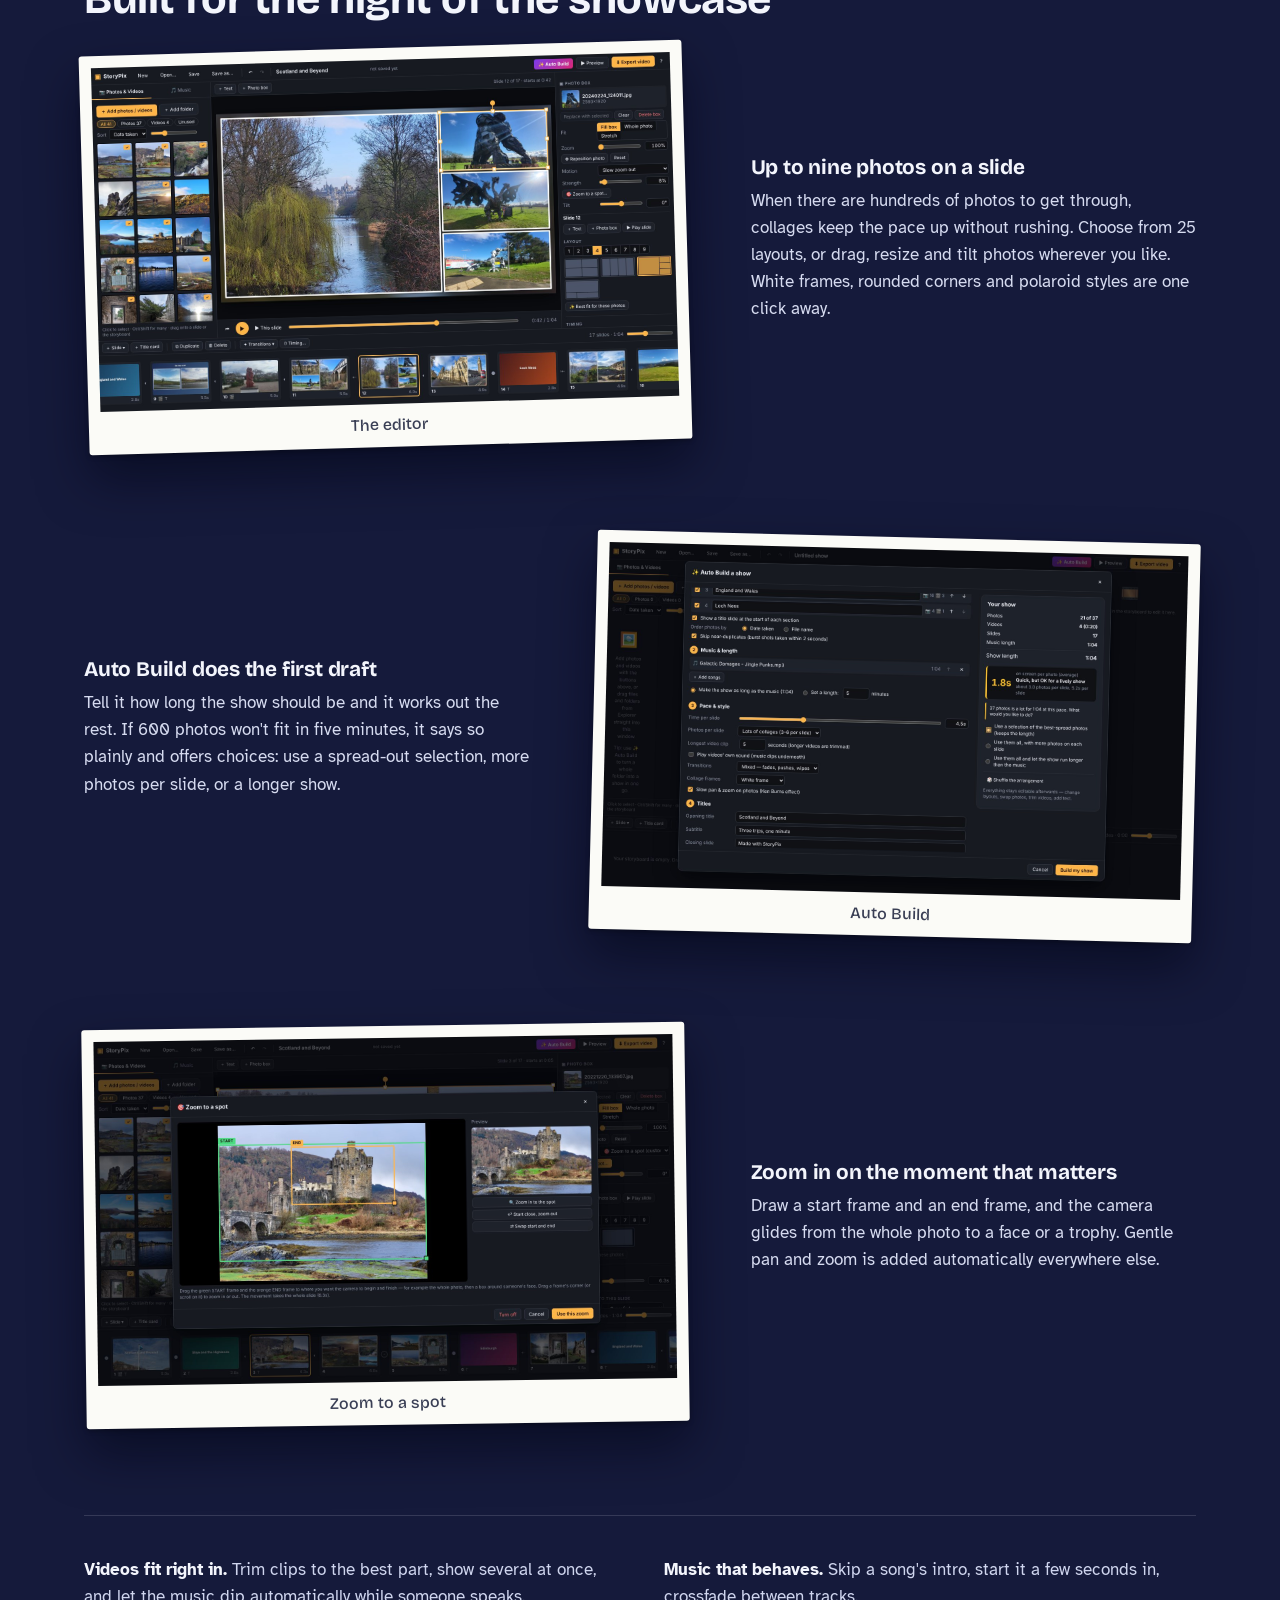
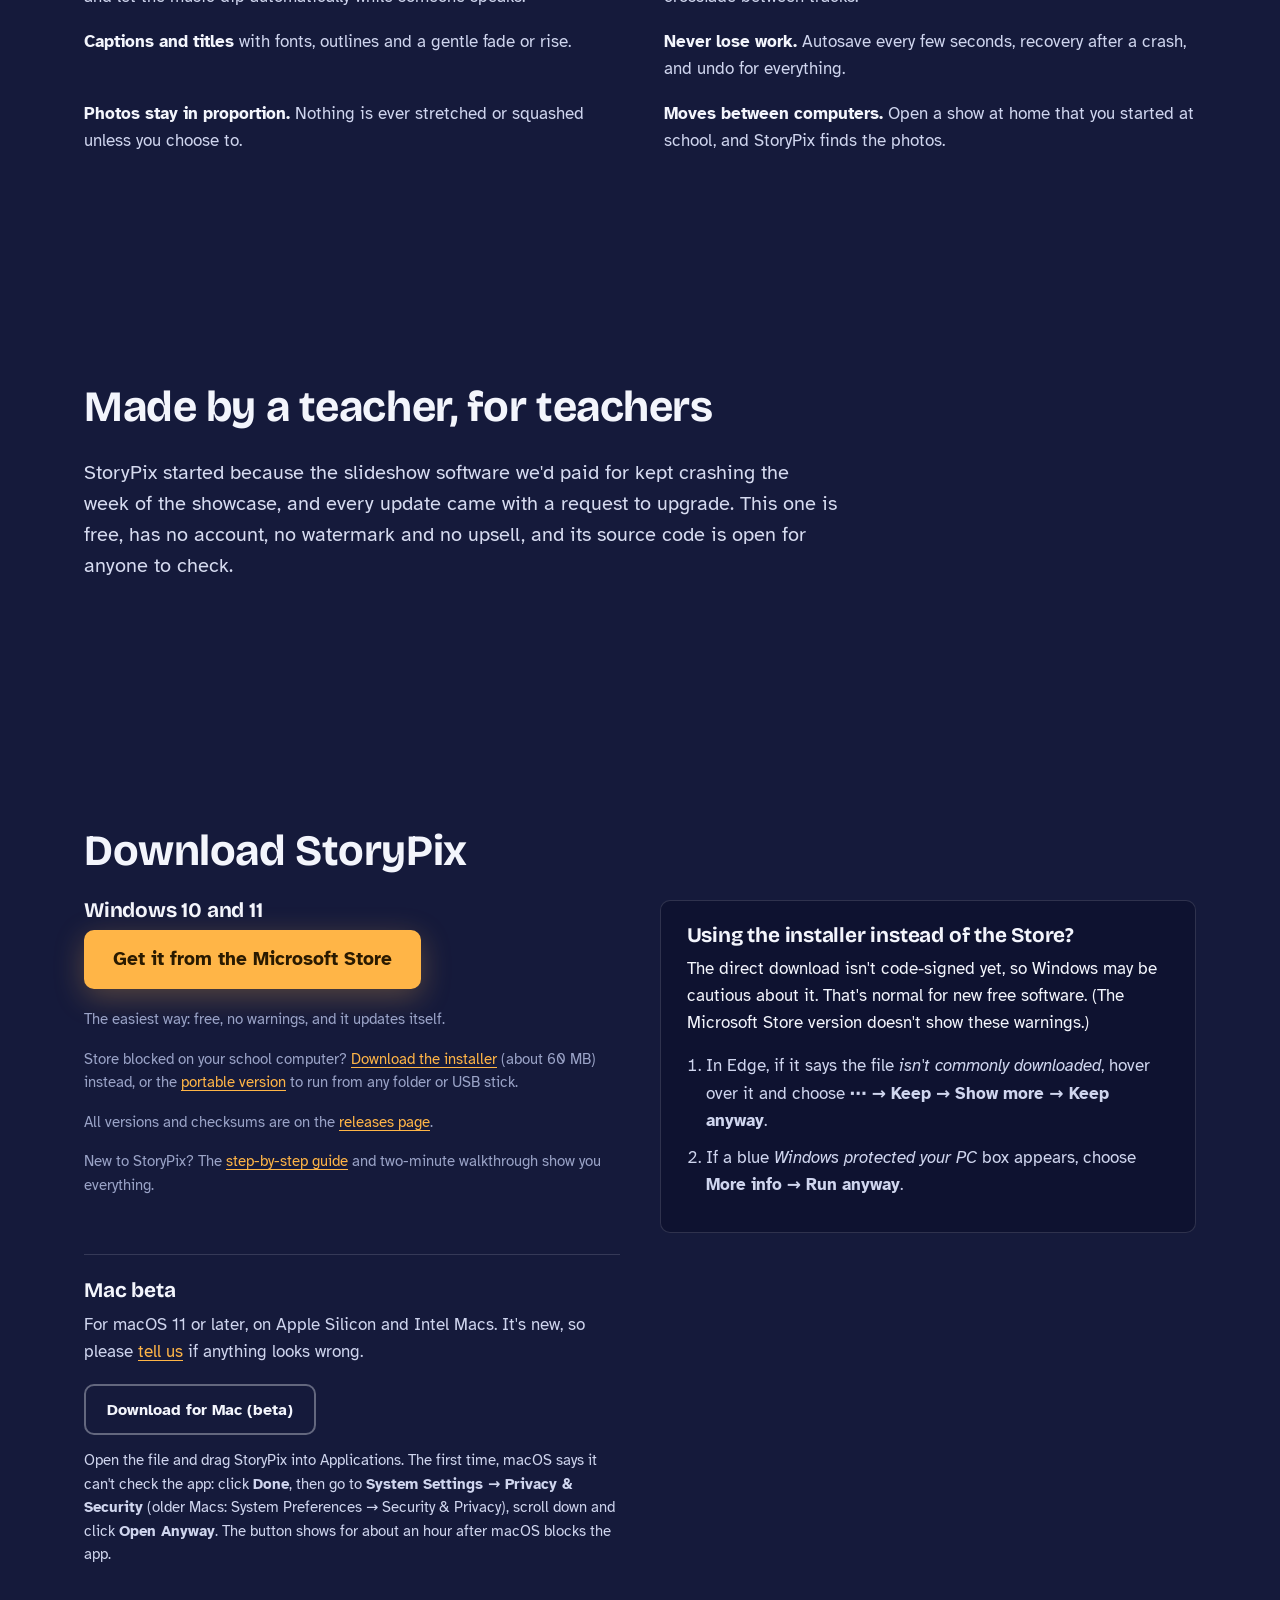
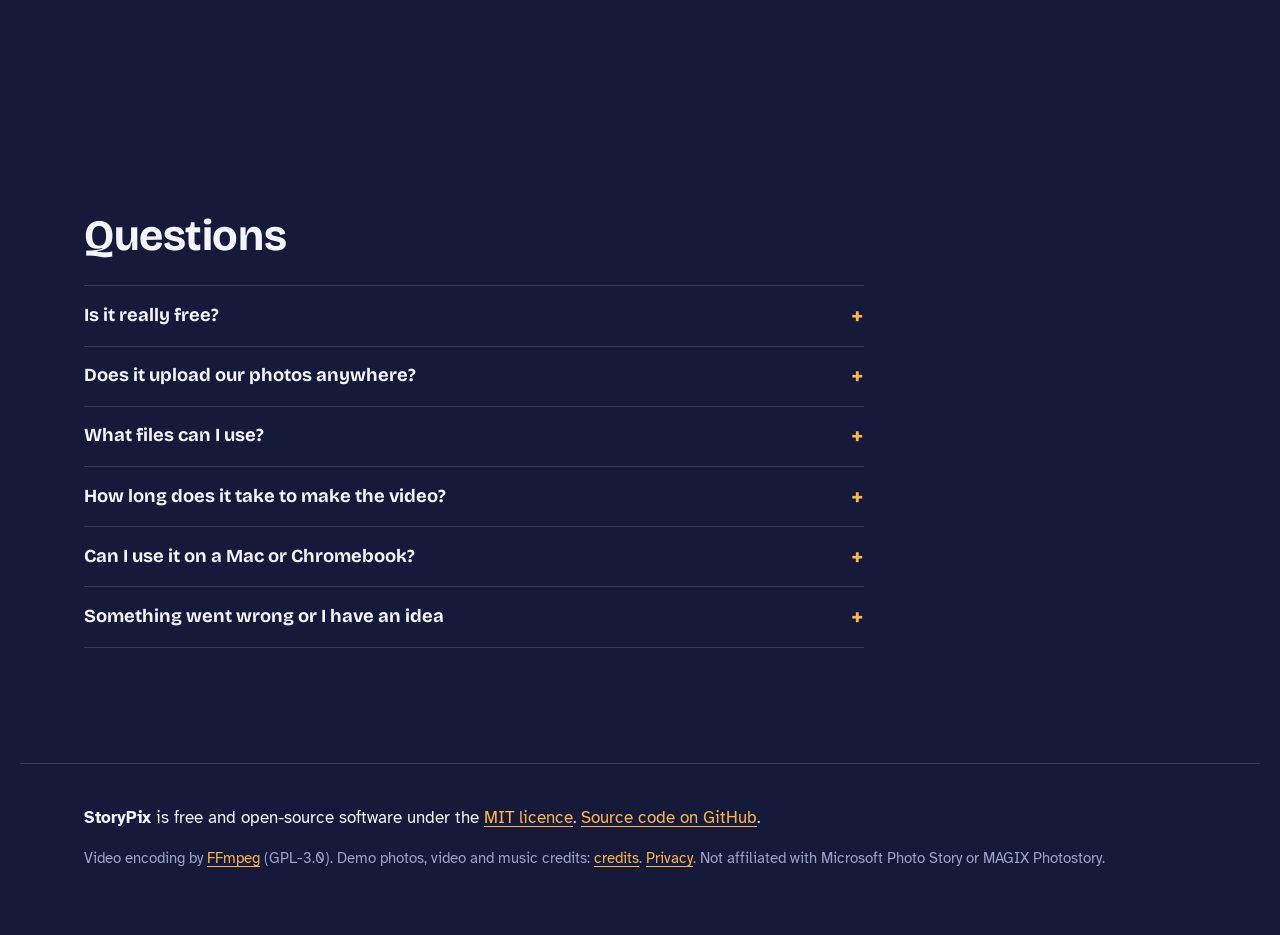
==== commit c188695f: "Website: mention colour looks on the home page Co-Authored-By: Claude Opus 5.5 <noreply@anthropic.co" ====
--- a/docs/index.html
+++ b/docs/index.html
@@ -82,7 +82,7 @@
         <li>
           <span class="frame-no">4</span>
           <h3>Make it yours</h3>
-          <p>Swap photos, change layouts, add captions, trim videos, zoom in on a face. Everything stays editable.</p>
+          <p>Swap photos, change layouts, add captions, trim videos, zoom in on a face, warm up the colours or go black &amp; white. Everything stays editable.</p>
         </li>
         <li>
           <span class="frame-no">5</span>
